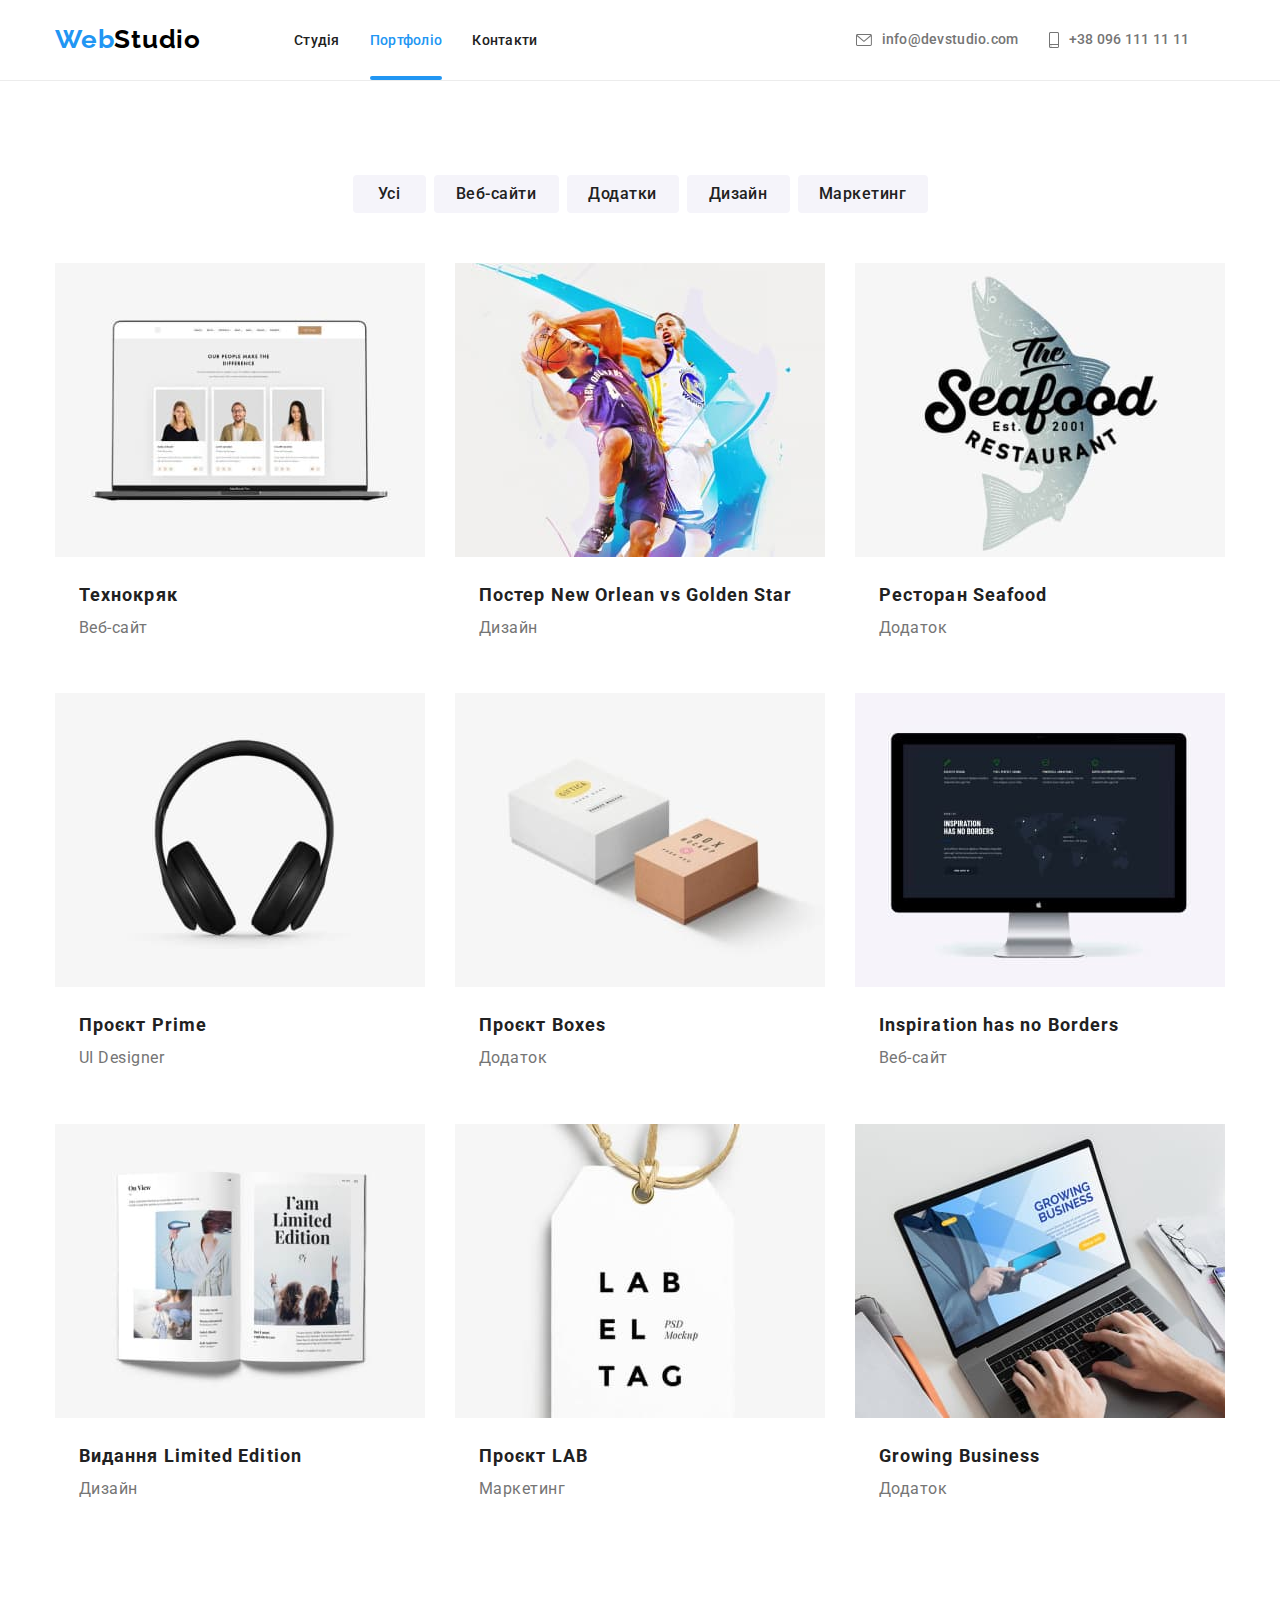
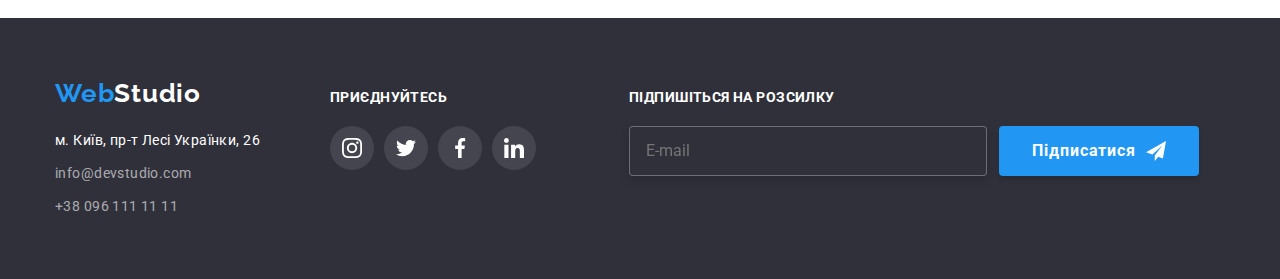
==== portfolio.html @ 0fe8ce85 "hw-7-save" ====
<!DOCTYPE html>
<html lang="uk">
  <head>
    <meta charset="UTF-8" />
    <meta http-equiv="X-UA-Compatible" content="IE=edge" />
    <meta name="viewport" content="width=device-width, initial-scale=1.0" />
    <title>Портфоліо</title>
    <link rel="preconnect" href="https://fonts.googleapis.com" />
    <link rel="preconnect" href="https://fonts.gstatic.com" crossorigin />
    <link
      href="https://fonts.googleapis.com/css2?family=Raleway:wght@700&family=Roboto:wght@400;500;700;900&display=swap"
      rel="stylesheet"
    />
    <link
      rel="stylesheet"
      href="https://cdnjs.cloudflare.com/ajax/libs/modern-normalize/1.1.0/modern-normalize.min.css"
    />
    <link rel="stylesheet" href="./css/styles.css" />
  </head>
  <body>
    <header class="header-main">
      <div class="container header-one">
        <a href="" class="logo-one">
          <span class="first-part">Web</span
          ><span class="last-part">Studio</span>
        </a>
        <nav class="header-nav">
          <ul class="nav-header">
            <li class="item-nav">
              <a
                class="nav-studio link"
                href="https://scoandrey.github.io/goit-markup-hw-06/"
                >Студія</a
              >
            </li>
            <li class="item-nav">
              <a
                class="nav-item current link"
                href="https://scoandrey.github.io/goit-markup-hw-06/portfolio.html"
                >Портфоліо</a
              >
            </li>
            <li class="item-nav">
              <a class="nav-item link" href="">Контакти</a>
            </li>
          </ul>
        </nav>
        <ul class="nav-header mail-tel">
          <li class="item-nav">
            <a
              class="mail-header link mailtel"
              href="mailto:info@devstudio.com"
            >
              <svg class="header-address" width="16" height="12">
                <use href="./images/icons.svg#icon-envelope"></use>
              </svg>
              info@devstudio.com
            </a>
          </li>
          <li class="item-nav">
            <a class="tel-header link mailtel" href="tel:+380961111111"
              ><svg class="header-address" width="10" height="16">
                <use href="./images/icons.svg#icon-smartphone"></use>
              </svg>
              +38 096 111 11 11</a
            >
          </li>
        </ul>
      </div>
    </header>
    <main class="hero">
      <section class="cap">
        <div class="container">
          <ul class="cap-btns">
            <li class="ad">
              <button class="pointer btn-portf one" type="button">Усі</button>
            </li>
            <li class="ad">
              <button class="pointer btn-portf two" type="button">
                Веб-сайти
              </button>
            </li>
            <li class="ad">
              <button class="pointer btn-portf three" type="button">
                Додатки
              </button>
            </li>
            <li class="ad four">
              <button class="pointer btn-portf four" type="button">
                Дизайн
              </button>
            </li>
            <li class="ad five">
              <button class="pointer btn-portf five" type="button">
                Маркетинг
              </button>
            </li>
          </ul>
          <ul class="services">
            <li class="content">
              <a class="portfolio-link" href="">
                <div class="portfolio-list">
                  <img
                    src="./images/kryak.jpg"
                    alt="Технокряк"
                    width="370"
                    height="294"
                  />
                  <div class="owerlay">
                    <p class="owerlay-text">
                      Ресурс пропонує комплексні пропозиції з різним рівнем
                      функціоналу та сервісів. Все це дозволить відвідувачу
                      отримати вичерпні відомості про компанію чи приватну
                      особу.
                    </p>
                  </div>
                </div>
                <div class="offer">
                  <h3 class="list-name">Технокряк</h3>
                  <p class="content-name">Веб-сайт</p>
                </div>
              </a>
            </li>
            <li class="content">
              <a class="portfolio-link" href="">
                <div class="portfolio-list">
                  <img
                    src="./images/poster.jpg"
                    alt="Постер New Orlean vs Golden Star"
                    width="370"
                    height="294"
                  />
                  <div class="owerlay">
                    <p class="owerlay-text">
                      Ресурс пропонує комплексні пропозиції з різним рівнем
                      функціоналу та сервісів. Все це дозволить відвідувачу
                      отримати вичерпні відомості про компанію чи приватну
                      особу.
                    </p>
                  </div>
                </div>
                <div class="offer">
                  <h3 class="list-name">Постер New Orlean vs Golden Star</h3>
                  <p class="content-name">Дизайн</p>
                </div>
              </a>
            </li>
            <li class="content">
              <a class="portfolio-link" href="">
                <div class="portfolio-list">
                  <img
                    src="./images/seafood.jpg"
                    alt="Ресторан Seafood"
                    width="370"
                    height="294"
                  />
                  <div class="owerlay">
                    <p class="owerlay-text">
                      Ресурс пропонує комплексні пропозиції з різним рівнем
                      функціоналу та сервісів. Все це дозволить відвідувачу
                      отримати вичерпні відомості про компанію чи приватну
                      особу.
                    </p>
                  </div>
                </div>
                <div class="offer">
                  <h3 class="list-name">Ресторан Seafood</h3>
                  <p class="content-name">Додаток</p>
                </div>
              </a>
            </li>
            <li class="content">
              <a class="portfolio-link" href="">
                <div class="portfolio-list">
                  <img
                    src="./images/prime.jpg"
                    alt="Проєкт Prime"
                    width="370"
                    height="294"
                  />
                  <div class="owerlay">
                    <p class="owerlay-text">
                      Ресурс пропонує комплексні пропозиції з різним рівнем
                      функціоналу та сервісів. Все це дозволить відвідувачу
                      отримати вичерпні відомості про компанію чи приватну
                      особу.
                    </p>
                  </div>
                </div>
                <div class="offer">
                  <h3 class="list-name">Проєкт Prime</h3>
                  <p class="content-name">UI Designer</p>
                </div>
              </a>
            </li>
            <li class="content">
              <a class="portfolio-link" href="">
                <div class="portfolio-list">
                  <img
                    src="./images/boxes.jpg"
                    alt="Проєкт Boxes"
                    width="370"
                    height="294"
                  />
                  <div class="owerlay">
                    <p class="owerlay-text">
                      Ресурс пропонує комплексні пропозиції з різним рівнем
                      функціоналу та сервісів. Все це дозволить відвідувачу
                      отримати вичерпні відомості про компанію чи приватну
                      особу.
                    </p>
                  </div>
                </div>
                <div class="offer">
                  <h3 class="list-name">Проєкт Boxes</h3>
                  <p class="content-name">Додаток</p>
                </div>
              </a>
            </li>
            <li class="content">
              <a class="portfolio-link" href="">
                <div class="portfolio-list">
                  <img
                    src="./images/insp.jpg"
                    alt="Inspiration has no Borders"
                    width="370"
                    height="294"
                  />
                  <div class="owerlay">
                    <p class="owerlay-text">
                      Ресурс пропонує комплексні пропозиції з різним рівнем
                      функціоналу та сервісів. Все це дозволить відвідувачу
                      отримати вичерпні відомості про компанію чи приватну
                      особу.
                    </p>
                  </div>
                </div>
                <div class="offer">
                  <h3 class="list-name">Inspiration has no Borders</h3>
                  <p class="content-name">Веб-сайт</p>
                </div>
              </a>
            </li>
            <li class="content">
              <a class="portfolio-link" href="">
                <div class="portfolio-list">
                  <img
                    src="./images/limited.jpg"
                    alt="Видання Limited Edition"
                    width="370"
                    height="294"
                  />
                  <div class="owerlay">
                    <p class="owerlay-text">
                      Ресурс пропонує комплексні пропозиції з різним рівнем
                      функціоналу та сервісів. Все це дозволить відвідувачу
                      отримати вичерпні відомості про компанію чи приватну
                      особу.
                    </p>
                  </div>
                </div>
                <div class="offer">
                  <h3 class="list-name">Видання Limited Edition</h3>
                  <p class="content-name">Дизайн</p>
                </div>
              </a>
            </li>
            <li class="content">
              <a class="portfolio-link" href="">
                <div class="portfolio-list">
                  <img
                    src="./images/lab.jpg"
                    alt="Проєкт LAB"
                    width="370"
                    height="294"
                  />
                  <div class="owerlay">
                    <p class="owerlay-text">
                      Ресурс пропонує комплексні пропозиції з різним рівнем
                      функціоналу та сервісів. Все це дозволить відвідувачу
                      отримати вичерпні відомості про компанію чи приватну
                      особу.
                    </p>
                  </div>
                </div>
                <div class="offer">
                  <h3 class="list-name">Проєкт LAB</h3>
                  <p class="content-name">Маркетинг</p>
                </div>
              </a>
            </li>
            <li class="content">
              <a class="portfolio-link" href="">
                <div class="portfolio-list">
                  <img
                    src="./images/groving.jpg"
                    alt="Growing Business"
                    width="370"
                    height="294"
                  />
                  <div class="owerlay">
                    <p class="owerlay-text">
                      Ресурс пропонує комплексні пропозиції з різним рівнем
                      функціоналу та сервісів. Все це дозволить відвідувачу
                      отримати вичерпні відомості про компанію чи приватну
                      особу.
                    </p>
                  </div>
                </div>
                <div class="offer">
                  <h3 class="list-name">Growing Business</h3>
                  <p class="content-name">Додаток</p>
                </div>
              </a>
            </li>
          </ul>
        </div>
      </section>
    </main>
    <footer class="footer">
      <div class="container footer-item">
        <div class="footer-address-link">
          <a href="" class="logo-two foot">
            <span class="first-part-footer">Web</span
            ><span class="last-part-footer">Studio</span>
          </a>
          <address>
            <ul class="address-footer">
              <li class="footer-address">
                <a
                  class="address link"
                  href="https://maps.google.com"
                  target="_blank"
                  rel="noopener noreferrer nofollow"
                  >м. Київ, пр-т Лесі Українки, 26</a
                >
              </li>
              <li class="footer-address">
                <a class="contact-footer link" href="mailto:info@devstudio.com"
                  >info@devstudio.com</a
                >
              </li>
              <li class="footer-address">
                <a class="contact-footer link" href="tel:+380961111111"
                  >+38 096 111 11 11</a
                >
              </li>
            </ul>
          </address>
        </div>
        <div class="connection">
          <p class="connect">ПРИЄДНУЙТЕСЬ</p>
          <ul class="icons-social footer-link">
            <li class="icon-social-footer">
              <a
                class="social-link-footer"
                href="https://instagram.com"
                target="_blank"
                rel="nofollow noopener noreferrer"
                aria-label="instagram icon"
                ><svg class="icon-instagram" width="20" height="20">
                  <use href="./images/icons.svg#icon-instagram"></use>
                </svg>
              </a>
            </li>
            <li class="icon-social-footer">
              <a
                class="social-link-footer"
                href="https://instagram.com"
                target="_blank"
                rel="nofollow noopener noreferrer"
                aria-label="instagram icon"
                ><svg class="icon-twitter" width="20" height="20">
                  <use href="./images/icons.svg#icon-twitter"></use>
                </svg>
              </a>
            </li>
            <li class="icon-social-footer">
              <a
                class="social-link-footer"
                href="https://instagram.com"
                target="_blank"
                rel="nofollow noopener noreferrer"
                aria-label="instagram icon"
                ><svg class="icon-facebook" width="20" height="20">
                  <use href="./images/icons.svg#icon-facebook"></use>
                </svg>
              </a>
            </li>
            <li class="icon-social-footer">
              <a
                class="social-link-footer"
                href="https://instagram.com"
                target="_blank"
                rel="nofollow noopener noreferrer"
                aria-label="instagram icon"
                ><svg class="icon-linkedin" width="20" height="20">
                  <use href="./images/icons.svg#icon-linkedin"></use>
                </svg>
              </a>
            </li>
          </ul>
        </div>
        <div class="signup-footer">
          <p class="connect">Підпишіться на розсилку</p>
          <form class="form-footer">
            <label class="form-label">
              <input
                class="form-input-footer"
                type="email"
                name="email"
                id="email-footer"
                placeholder="E-mail"
              />
            </label>
            <button class="btn-singup" type="submit">
              Підписатися
              <svg class="icon-send" width="20" height="20">
                <use href="./images/icons.svg#icon-send"></use>
              </svg>
            </button>
          </form>
        </div>
      </div>
    </footer>
  </body>
</html>
---- css/styles.css ----
:root {
  --primari-text-color: #212121;
  --secondary-text-color: #757575;
  --background-color: #ffffff;
}
h1,
h2,
h3,
h4,
h4,
h5,
p,
ul {
  margin: 0;
}
body {
  font-family: "Roboto", sans-serif;
  color: var(--primari-text-color);
  background-color: var(--background-color);
}
li {
  list-style-type: none;
}
a {
  text-decoration: none;
}
img {
  display: block;
}

/*header*/

.container {
  width: 1200px;
  margin-left: auto;
  margin-right: auto;
  padding-left: 15px;
  padding-right: 15px;
}
.header-main {
  margin-left: auto;
  margin-right: auto;
  border-bottom: 1px solid #ececec;
}
.header-one {
  display: flex;
  align-items: center;
}
.logo-one {
  font-family: "Raleway";
  font-weight: 700;
  font-size: 26px;
  line-height: 1.2;
  letter-spacing: 0.03em;
  margin-right: 93px;
  color: #2196f3;
}
.nav-item {
  font-weight: 500;
  font-size: 14px;
  line-height: 1.1;
  letter-spacing: 0.02em;
  color: var(--primari-text-color);
  transition-property: color;
  transition-duration: 250ms;
  transition-timing-function: cubic-bezier(0.4, 0, 0.2, 1);
}
.last-part {
  color: #000000;
}
.last-part-footer {
  color: #ffffff;
}
.nav-header {
  display: flex;
  padding: 0;
}
.mail-tel {
  margin-left: 318px;
}
.nav-header .mail {
  margin-left: 344px;
}
.nav-header .item-nav:not(:last-child) {
  margin-right: 30px;
}
/* .nav-header .link {
} */
.nav-studio {
  position: relative;
  padding-bottom: 32px;
  padding-top: 32px;
  font-weight: 500;
  font-size: 14px;
  line-height: 1.1;
  letter-spacing: 0.02em;
  color: var(--primari-text-color);
  transition-property: color;
  transition-duration: 250ms;
  transition-timing-function: cubic-bezier(0.4, 0, 0.2, 1);
}
.nav-studio.current {
  color: #2196f3;
}
.nav-studio.current::after {
  content: "";
  display: block;
  position: absolute;
  bottom: 0;
  left: 0;
  width: 100%;
  height: 4px;
  background: #2196f3;
  border-radius: 2px;
}
.nav-item {
  position: relative;
  padding-bottom: 32px;
  padding-top: 32px;
  font-weight: 500;
  font-size: 14px;
  line-height: 1.1;
  letter-spacing: 0.02em;
  color: var(--primari-text-color);
}
.nav-item.current {
  color: #2196f3;
}
.nav-item.current::after {
  content: "";
  display: block;
  position: absolute;
  bottom: 0;
  left: 0;
  width: 100%;
  height: 4px;
  background: #2196f3;
  border-radius: 2px;
}
.mail-header {
  font-weight: 500;
  font-size: 14px;
  line-height: 1.1;
  letter-spacing: 0.02em;
  color: var(--secondary-text-color);
}
.mailtel {
  display: flex;
  align-items: center;
  padding-bottom: 32px;
  padding-top: 32px;
  transition-property: color;
  transition-duration: 250ms;
  transition-timing-function: cubic-bezier(0.4, 0, 0.2, 1);
}
.tel-header {
  font-weight: 500;
  font-size: 14px;
  line-height: 1.1;
  letter-spacing: 0.02em;
  color: var(--secondary-text-color);
}
.link:hover,
.link:focus {
  --accent: #2196f3;
  color: var(--accent);
}
.header-address {
  margin-right: 10px;
  fill: currentColor;
}

/*section-main*/

.section-main {
  max-width: 1600px;
  margin-left: auto;
  margin-right: auto;
  padding-top: 200px;
  padding-bottom: 200px;
  background-color: #c4c4c4;
  background-image: linear-gradient(
      rgba(47, 48, 58, 0.4),
      rgba(47, 48, 58, 0.4)
    ),
    url(../images/bgmain.jpg);
}
.section-main .about-name {
  width: 696px;
  margin-left: auto;
  margin-right: auto;
  margin-bottom: 30px;
  font-weight: 900;
  font-size: 44px;
  line-height: 1.4;
  letter-spacing: 0.06em;
  text-transform: uppercase;
  text-align: center;
  color: #ffffff;
}
.section-main .pointer {
  display: block;
  margin-left: auto;
  margin-right: auto;
  padding: 0;
  border: 0;
  width: 216px;
  height: 50px;
  border-radius: 4px;
}
.btn {
  font-family: "Roboto", sans-serif;
  cursor: pointer;
  font-weight: 700;
  font-size: 16px;
  line-height: 1.9;
  letter-spacing: 0.06em;
  color: #ffffff;
  background: #2196f3;
  transition-property: background-color;
  transition-duration: 250ms;
  transition-timing-function: cubic-bezier(0.4, 0, 0.2, 1);
}
.btn:hover,
.btn:focus {
  --background-color-btn: #188ce8;
  background-color: var(--background-color-btn);
  color: #ffffff;
}

/* Modal window*/

.backdrop {
  position: fixed;
  top: 0;
  left: 0;
  z-index: 10;

  width: 100%;
  height: 100%;

  background: rgba(0, 0, 0, 0.2);

  opacity: 1;
  visibility: visible;
  pointer-events: initial;

  transition: opacity 500ms linear, visibility 500ms linear;
}
.backdrop.is-hidden {
  visibility: hidden;
  opacity: 0;
  pointer-events: none;
}
.modal {
  position: absolute;
  top: 50%;
  left: 50%;

  width: 528px;
  height: 581px;

  background: #ffffff;
  box-shadow: 0px 1px 3px rgba(0, 0, 0, 0.12), 0px 1px 1px rgba(0, 0, 0, 0.14),
    0px 2px 1px rgba(0, 0, 0, 0.2);
  border-radius: 4px;
  transform: translate(-50%, -50%);
}

.close-btn {
  position: absolute;
  top: 8px;
  right: 8px;
  display: flex;
  justify-content: center;
  align-items: center;
  width: 30px;
  height: 30px;
  padding: 0;
  cursor: pointer;
  background: #ffffff;
  border: 1px solid rgba(0, 0, 0, 0.1);
  border-radius: 50%;
}
.close-btn-icon {
  transition-property: fill;
  transition-duration: 250ms;
  transition-timing-function: cubic-bezier(0.4, 0, 0.2, 1);
}
.close-btn:hover,
.close-btn:focus {
  fill: #2196f3;
}
.form-name-modal {
  padding: 40px 40px 12px 40px;
  font-weight: 700;
  font-size: 20px;
  line-height: 1.15;
  text-align: center;
  letter-spacing: 0.03em;
  color: #212121;
}
.form-field {
  position: relative;
  display: flex;
  flex-direction: column;
  margin-bottom: 10px;
  margin-left: 40px;
  margin-right: 40px;
}
.form-name {
  display: block;
  font-weight: 400;
  font-size: 12px;
  line-height: 1.16;
  letter-spacing: 0.01em;
  color: #757575;
}
.form-comment {
  display: flex;
  flex-direction: column;
  margin-left: 40px;
  margin-right: 40px;
}
.form-label-textarea {
  margin-top: 4px;
  margin-bottom: 20px;
  resize: none;
  outline: none;
  padding: 12px 16px;
  height: 120px;
  border: 1px solid rgba(33, 33, 33, 0.2);
  border-radius: 4px;
}
.form-label-textarea:hover,
.form-label-textarea:focus {
  cursor: pointer;
  border: 1px solid #2196f3;
}
.form-imput {
  margin-top: 4px;
  padding-left: 42px;
  width: 100%;
  height: 40px;
  outline: none;
  border: 1px solid rgba(33, 33, 33, 0.2);
  border-radius: 4px;
  fill: #212121;
  transition-property: border, fill;
  transition-duration: 250ms;
  transition-timing-function: cubic-bezier(0.4, 0, 0.2, 1);
}
.form-imput:hover,
.form-imput:focus {
  cursor: pointer;
  border: 1px solid #2196f3;
  fill: #2196f3;
}
.form-imput:hover + .icon-person-black,
.form-imput:focus + .icon-person-black {
  fill: #2196f3;
}
.form-accept {
  display: flex;
  justify-content: center;
  margin-bottom: 30px;
}
.form-label-accept {
  font-weight: 400;
  font-size: 14px;
  line-height: 1.7;
  letter-spacing: 0.03em;
  color: #757575;
}
.btn-singup-modal {
  display: block;
  margin-left: auto;
  margin-right: auto;
  margin-bottom: 40px;
  width: 200px;
  height: 50px;
  cursor: pointer;
  font-weight: 700;
  font-size: 16px;
  line-height: 1.87;
  letter-spacing: 0.06em;
  color: #ffffff;
  background: #2196f3;
  box-shadow: 0px 4px 4px rgba(0, 0, 0, 0.15);
  border-radius: 4px;
  padding: 0;
  border: 0;
}
.form-checkbox {
  appearance: none;
  outline: none;
  width: 16px;
  height: 15px;
  border: 2px solid #212121;
  border-radius: 2px;
  background-image: url("data:image/svg+xml,%3Csvg xmlns='http://www.w3.org/2000/svg' width='13' height='10' fill='none'%3E%3Cpath fill='%23fff' stroke='%23fff' stroke-width='.2' d='m1.957 4.752-.069-.066-.069.065-.888.842-.076.072.076.073 3.496 3.334.069.066.069-.066 7.504-7.158.076-.073-.076-.072-.882-.841-.069-.066-.069.066-6.553 6.246-2.539-2.422Z'/%3E%3C/svg%3E");
  background-repeat: no-repeat;
  background-position: center;
}
.form-checkbox:checked {
  background-color: #2196f3;
  border-color: transparent;
}
.accept-contract {
  margin-left: 7px;
  font-weight: 400;
  font-size: 14px;
  line-height: 1.17;
  letter-spacing: 0.03em;
  color: #757575;
}
.contract {
  text-decoration-line: underline;
  color: #2196f3;
}
.icon-person-black {
  position: absolute;
  top: 50%;
  left: 12px;
}
.form-label-accept {
  display: flex;
  text-align: center;
}
.form-footer {
  display: flex;
}
.form-label {
  display: block;
}
/*section-middle*/

.img {
  display: block;
}
.section-middle {
  padding-top: 94px;
  padding-bottom: 94px;
}
.skills {
  display: flex;
  padding: 0;
}
.skill-box-one,
.skill-box-four {
  display: flex;
  flex-direction: column;
}
.skill-box-two,
.skill-box-three {
  display: flex;
  flex-direction: column;
  width: 270px;
  height: 74px;
}
.skill-box-one,
.skill-box-two,
.skill-box-three {
  margin-right: 30px;
}
.skill-box-four {
  padding: 0;
}
.skill-name {
  display: block;
  width: 270px;
  margin-bottom: 10px;
  font-weight: 700;
  font-size: 14px;
  line-height: 1.1;
  letter-spacing: 0.03em;
  text-transform: uppercase;
}
.team-skills {
  display: block;
  width: 270px;
  font-weight: 400;
  font-size: 14px;
  line-height: 1.7;
  letter-spacing: 0.03em;
  color: var(--secondary-text-color);
}
.maiddle-icons-ul {
  display: flex;
  padding: 0;
}
.maiddle-icons-li {
  justify-content: center;
  width: 270px;
  height: 120px;
}
.maiddle-icons-li:not(:last-child) {
  margin-right: 30px;
}
.icons-middle {
  display: flex;
  justify-content: center;
  align-items: center;
  width: 270px;
  min-height: 120px;
  background: #f5f4fa;
  border-radius: 4px;
  margin-bottom: 30px;
}

/* section pictures */

.pictures {
  padding-bottom: 94px;
}
.picture-name-one {
  font-weight: 700;
  font-size: 36px;
  line-height: 1.2;
  letter-spacing: 0.03em;
  margin-bottom: 50px;
  margin-left: auto;
  margin-right: auto;
  text-align: center;
}
.picture-name-list {
  display: flex;
  justify-content: center;
  padding: 0;
}
.picture-name-list .img-device:not(:last-child) {
  padding-right: 30px;
}
.desctop-item {
  position: relative;
}
.desctop {
  position: absolute;
  bottom: 0;
  left: 0;
  background: rgba(47, 48, 58, 0.8);
}
.desctop-name {
  width: 370px;
  height: 70px;
  padding-top: 27px;
  font-weight: 700;
  font-size: 14px;
  line-height: 1.14;
  text-align: center;
  letter-spacing: 0.03em;
  text-transform: uppercase;
  color: #ffffff;
}
.mobil-item {
  position: relative;
}
.mobil {
  position: absolute;
  bottom: 0;
  left: 0;
  width: 370px;
  height: 70px;

  background: rgba(47, 48, 58, 0.8);
}
.mobil-name {
  padding-top: 27px;
  font-weight: 700;
  font-size: 14px;
  line-height: 1.14;
  text-align: center;
  letter-spacing: 0.03em;
  text-transform: uppercase;
  color: #ffffff;
}
.disign-item {
  position: relative;
}
.disign {
  position: absolute;
  bottom: 0;
  left: 0;
  width: 370px;
  height: 70px;
  background: rgba(47, 48, 58, 0.8);
}
.disign-name {
  padding: 27px;
  font-weight: 700;
  font-size: 14px;
  line-height: 1.14;
  text-align: center;
  letter-spacing: 0.03em;
  text-transform: uppercase;
  color: #ffffff;
}

/*section-team*/

.section-team {
  margin-left: auto;
  margin-right: auto;
  padding-top: 94px;
  padding-bottom: 94px;
  background: #f5f4fa;
}
.picture-name-two {
  font-weight: 700;
  font-size: 36px;
  line-height: 1.2;
  letter-spacing: 0.03em;
  margin-bottom: 50px;
  margin-left: auto;
  margin-right: auto;
  text-align: center;
}
.team-name {
  margin-bottom: 10px;
  font-weight: 500;
  font-size: 16px;
  line-height: 1.2;
  letter-spacing: 0.03em;
  color: var(--primari-text-color);
}
.prof {
  font-weight: 400;
  font-size: 16px;
  line-height: 1.2;
  letter-spacing: 0.03em;
  color: var(--secondary-text-color);
}
.team-photo {
  display: flex;
  padding-left: 0;
}
.team-picture {
  background: #ffffff;
  box-shadow: 0px 1px 3px rgba(0, 0, 0, 0.12), 0px 1px 1px rgba(0, 0, 0, 0.14),
    0px 2px 1px rgba(0, 0, 0, 0.2);
  border-radius: 0px 0px 4px 4px;
}
.team-picture:not(:last-child) {
  margin-right: 30px;
}
.name {
  text-align: center;
  padding-top: 30px;
}
.name-prof {
  text-align: center;
  margin-bottom: 30px;
}
.team {
  background: #ffffff;
}
.icons-social {
  display: flex;
  justify-content: center;
  padding: 0;
  margin-top: 16px;
  margin-bottom: 30px;
}
.social-link {
  display: flex;
  justify-content: center;
  align-items: center;
  width: 44px;
  height: 44px;
  border-radius: 50%;
  background: #ffffff;
  fill: #afb1b8;
  transition-property: background-color, fill;
  transition-duration: 250ms;
  transition-timing-function: cubic-bezier(0.4, 0, 0.2, 1);
}
.icon-social:not(:last-child) {
  margin-right: 10px;
}
.social-link:hover,
.social-link:focus {
  background-color: #2196f3;
  fill: #ffffff;
}

/* constant-client */

.section-constant-client {
  padding-top: 94px;
  padding-bottom: 94px;
}
.companys-item {
  display: flex;
  padding: 0;
}
/* .companys {
} */
.companys-link {
  display: flex;
  justify-content: center;
  align-items: center;
  width: 170px;
  height: 92px;
  background: #ffffff;
  fill: #afb1b8;
  border: 1px solid #afb1b8;
  border-radius: 4px;
  transition-property: background-color, fill;
  transition-duration: 250ms;
  transition-timing-function: cubic-bezier(0.4, 0, 0.2, 1);
}
.companys:not(:last-child) {
  margin-right: 30px;
}
.companys-link:hover,
.companys-link:focus {
  fill: #2196f3;
  border: 1px solid #2196f3;
}

/*footer*/

.footer {
  margin-left: auto;
  margin-right: auto;
  padding-top: 60px;
  padding-bottom: 60px;
  background-color: #2f303a;
}
.footer-item {
  display: flex;
  align-items: baseline;
}
.logo-two {
  display: block;
  margin-bottom: 20px;
  font-family: "Raleway";
  font-weight: 700;
  font-size: 26px;
  line-height: 1.2;
  letter-spacing: 0.03em;
  color: #2196f3;
}
.address-footer {
  padding: 0;
}
.footer-address:not(:last-child) {
  margin-bottom: 9px;
}
.address {
  font-weight: 400;
  font-size: 14px;
  font-style: normal;
  line-height: 1.7;
  letter-spacing: 0.03em;
  color: #ffffff;
  transition-property: color;
  transition-duration: 250ms;
  transition-timing-function: cubic-bezier(0.4, 0, 0.2, 1);
}
.contact-footer {
  font-weight: 400;
  font-size: 14px;
  font-style: normal;
  line-height: 1.7;
  letter-spacing: 0.03em;
  color: rgba(255, 255, 255, 0.6);
  transition-property: color;
  transition-duration: 250ms;
  transition-timing-function: cubic-bezier(0.4, 0, 0.2, 1);
}
.connection {
  margin-left: 70px;
}
.connect {
  margin-bottom: 20px;
  font-weight: 700;
  font-size: 14px;
  line-height: 1.1;
  letter-spacing: 0.03em;
  color: #ffffff;
  text-transform: uppercase;
}
.footer-link {
  padding: 0;
}
.social-link-footer {
  display: flex;
  justify-content: center;
  align-items: center;
  width: 44px;
  height: 44px;
  border-radius: 50%;
  background: rgba(255, 255, 255, 0.1);
  fill: #ffffff;
  transition-property: background-color, fill;
  transition-duration: 250ms;
  transition-timing-function: cubic-bezier(0.4, 0, 0.2, 1);
}
.icon-social-footer:not(:last-child) {
  margin-right: 10px;
}
.social-link-footer:hover,
.social-link-footer:focus {
  background-color: #2196f3;
  fill: #ffffff;
}
.form-input-footer {
  padding-left: 16px;
  width: 358px;
  height: 50px;
  background: #2f303a;
  border: 1px solid rgba(255, 255, 255, 0.3);
  filter: drop-shadow(0px 4px 4px rgba(0, 0, 0, 0.15));
  border-radius: 4px;
}
.signup-footer {
  margin-left: 93px;
}
.btn-singup {
  display: inline-flex;
  align-items: center;
  cursor: pointer;
  justify-content: center;
  margin-left: 12px;
  width: 200px;
  height: 50px;
  color: #ffffff;
  background: #2196f3;
  box-shadow: 0px 4px 4px rgba(0, 0, 0, 0.15);
  border-radius: 4px;
  padding: 0;
  border: 0;
  font-weight: 700;
  font-size: 16px;
  line-height: 1.87;
  letter-spacing: 0.06em;
}
.icon-send {
  margin-left: 10px;
}

/*hero*/

.cap {
  padding-top: 94px;
  padding-bottom: 94px;
}
.cap-btns {
  display: flex;
  justify-content: center;
  padding: 0;
  margin-bottom: 50px;
}

.cap .cap-btns .ad:not(:last-child) {
  margin-right: 8px;
}
.cap .cap-btns .ad .one {
  width: 73px;
  height: 38px;
}
.cap .cap-btns .ad .two {
  width: 125px;
  height: 38px;
}
.cap .cap-btns .ad .three {
  width: 112px;
  height: 38px;
}
.cap .cap-btns .ad .four {
  width: 103px;
  height: 38px;
}
.cap .cap-btns .ad .five {
  width: 130px;
  height: 38px;
}
.btn-portf {
  font-family: "Roboto", sans-serif;
  cursor: pointer;
  font-weight: 500;
  font-size: 16px;
  line-height: 1.6;
  letter-spacing: 0.03em;
  color: #212121;
  background: #f5f4fa;
  border: 0;
  padding: 0;
  border-radius: 4px;
  transition-property: color, background-color;
  transition-duration: 250ms;
  transition-timing-function: cubic-bezier(0.4, 0, 0.2, 1);
}
.btn-portf:hover,
.btn-portf:focus {
  --background-color-btn: #188ce8;
  background-color: var(--background-color-btn);
  color: #ffffff;
}

/*services*/

.services {
  display: flex;
  flex-wrap: wrap;
  padding: 0;
}
.services .content {
  margin-right: 30px;
}
.services .content:nth-child(3n) {
  margin-right: 0;
}
.services .content:nth-child(3n + 1) {
  margin-left: 0;
}

.services .content:nth-last-child(-n + 6) {
  margin-top: 30px;
}
.content {
  width: 370px;
  font-weight: 700;
  font-size: 18px;
  line-height: 2;
  letter-spacing: 0.06em;
}
.portfolio-link {
  background: #ffffff;
}
.portfolio-list {
  display: flex;
  position: relative;
  overflow: hidden;
}
.owerlay {
  position: absolute;
  width: 100%;
  height: 100%;
  background: rgba(33, 150, 243, 0.9);
  transform: translateY(100%);
  transition: transform 250ms cubic-bezier(0.4, 0, 0.2, 1);
}
.owerlay-text {
  padding: 63px 24px;
  font-size: 18px;
  line-height: 1.5;
  letter-spacing: 0.03em;
  color: #ffffff;
}
.portfolio-link:hover .owerlay,
.portfolio-link:focus .owerlay {
  opacity: 0.9;
  transform: translateY(0);
  transition: transform 250ms cubic-bezier(0.4, 0, 0.2, 1);
}
.offer {
  padding: 20px 24px 20px 24px;
  font-weight: 700;
  font-size: 18px;
  line-height: 2;
  letter-spacing: 0.06em;
  color: #212121;
  box-shadow: none;
  transition-property: box-shadow;
  transition-duration: 250ms;
  transition-timing-function: cubic-bezier(0.4, 0, 0.2, 1);
}
.portfolio-link:hover .offer,
.portfolio-link:focus .offer {
  box-shadow: 0px 1px 1px rgba(0, 0, 0, 0.12), 0px 4px 4px rgba(0, 0, 0, 0.06),
    1px 4px 6px rgba(0, 0, 0, 0.16);
}

.offer-name {
  display: block;
  width: 322px;
  padding: 0 24px 20px 24px;
}
.list-name {
  width: 322px;
  font-weight: 700;
  font-size: 18px;
  line-height: 2;
  letter-spacing: 0.06em;
  color: var(--primari-text-color);
}
.content-name {
  width: 322px;
  font-weight: 400;
  font-size: 16px;
  line-height: 1.9;
  letter-spacing: 0.03em;
  color: var(--secondary-text-color);
}
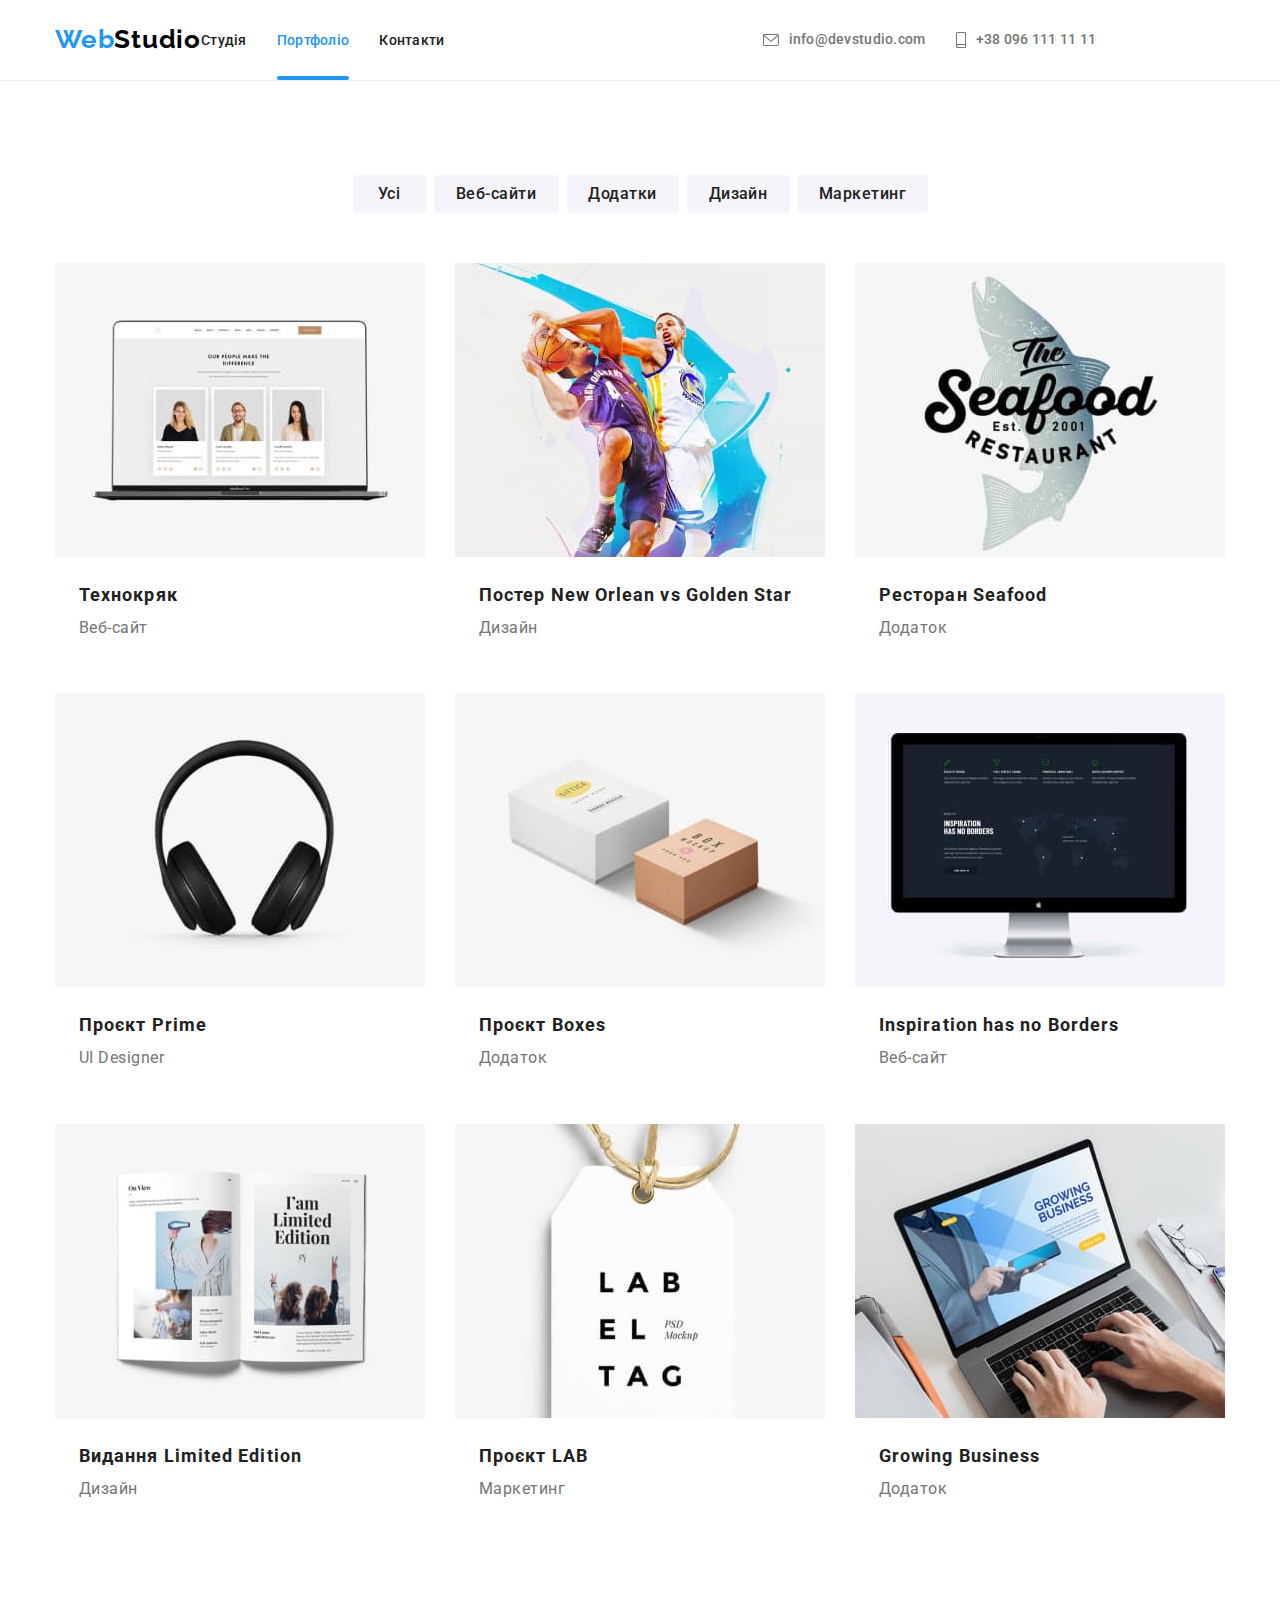
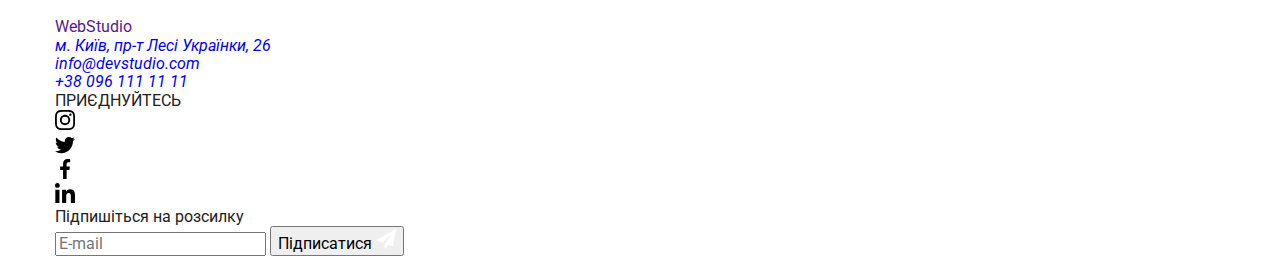
==== commit 0841f9d9: "hw-7-save" ====
--- a/portfolio.html
+++ b/portfolio.html
@@ -18,48 +18,45 @@
     <link rel="stylesheet" href="./css/styles.css" />
   </head>
   <body>
-    <header class="header-main">
-      <div class="container header-one">
-        <a href="" class="logo-one">
-          <span class="first-part">Web</span
-          ><span class="last-part">Studio</span>
+    <header class="header">
+      <div class="header__container container">
+        <a href="" class="logo logo__header">
+          <span class="logo__first-part">Web</span
+          ><span class="logo__last-part--dark">Studio</span>
         </a>
-        <nav class="header-nav">
-          <ul class="nav-header">
-            <li class="item-nav">
-              <a
-                class="nav-studio link"
+        <nav class="nav">
+          <ul class="nav__list">
+            <li class="nav__item">
+              <a
+                class="nav__link link"
                 href="https://scoandrey.github.io/goit-markup-hw-06/"
                 >Студія</a
               >
             </li>
-            <li class="item-nav">
-              <a
-                class="nav-item current link"
+            <li class="nav__item">
+              <a
+                class="nav__link nav__link--portfolio-blue link"
                 href="https://scoandrey.github.io/goit-markup-hw-06/portfolio.html"
                 >Портфоліо</a
               >
             </li>
-            <li class="item-nav">
-              <a class="nav-item link" href="">Контакти</a>
+            <li class="nav__item">
+              <a class="nav__link link" href="">Контакти</a>
             </li>
           </ul>
         </nav>
-        <ul class="nav-header mail-tel">
-          <li class="item-nav">
-            <a
-              class="mail-header link mailtel"
-              href="mailto:info@devstudio.com"
-            >
-              <svg class="header-address" width="16" height="12">
+        <ul class="nav__list nav__list--margl-mail">
+          <li class="nav__item">
+            <a class="nav__mailtel link" href="mailto:info@devstudio.com">
+              <svg class="nav__address" width="16" height="12">
                 <use href="./images/icons.svg#icon-envelope"></use>
               </svg>
               info@devstudio.com
             </a>
           </li>
-          <li class="item-nav">
-            <a class="tel-header link mailtel" href="tel:+380961111111"
-              ><svg class="header-address" width="10" height="16">
+          <li class="nav__item">
+            <a class="nav__mailtel link" href="tel:+380961111111"
+              ><svg class="nav__address" width="10" height="16">
                 <use href="./images/icons.svg#icon-smartphone"></use>
               </svg>
               +38 096 111 11 11</a
--- a/css/styles.css
+++ b/css/styles.css
@@ -12,6 +12,7 @@
 p,
 ul {
   margin: 0;
+  padding: 0;
 }
 body {
   font-family: "Roboto", sans-serif;
@@ -37,25 +38,53 @@
   padding-left: 15px;
   padding-right: 15px;
 }
-.header-main {
+.header {
   margin-left: auto;
   margin-right: auto;
   border-bottom: 1px solid #ececec;
 }
-.header-one {
+.header__container {
   display: flex;
   align-items: center;
 }
-.logo-one {
+
+/* logo */
+
+.logo {
   font-family: "Raleway";
   font-weight: 700;
   font-size: 26px;
   line-height: 1.2;
   letter-spacing: 0.03em;
+  color: #2196f3;
+}
+.logo--header {
   margin-right: 93px;
-  color: #2196f3;
-}
-.nav-item {
+}
+.logo--footer {
+  display: block;
+  margin-bottom: 20px;
+}
+.logo__last-part--dark {
+  color: #000000;
+}
+.logo__last-part--light {
+  color: #ffffff;
+}
+
+/* nav */
+
+.nav__list {
+  display: flex;
+  padding: 0;
+}
+.nav__item:not(:last-child) {
+  margin-right: 30px;
+}
+.nav__link {
+  position: relative;
+  padding-bottom: 32px;
+  padding-top: 32px;
   font-weight: 500;
   font-size: 14px;
   line-height: 1.1;
@@ -65,44 +94,10 @@
   transition-duration: 250ms;
   transition-timing-function: cubic-bezier(0.4, 0, 0.2, 1);
 }
-.last-part {
-  color: #000000;
-}
-.last-part-footer {
-  color: #ffffff;
-}
-.nav-header {
-  display: flex;
-  padding: 0;
-}
-.mail-tel {
-  margin-left: 318px;
-}
-.nav-header .mail {
-  margin-left: 344px;
-}
-.nav-header .item-nav:not(:last-child) {
-  margin-right: 30px;
-}
-/* .nav-header .link {
-} */
-.nav-studio {
-  position: relative;
-  padding-bottom: 32px;
-  padding-top: 32px;
-  font-weight: 500;
-  font-size: 14px;
-  line-height: 1.1;
-  letter-spacing: 0.02em;
-  color: var(--primari-text-color);
-  transition-property: color;
-  transition-duration: 250ms;
-  transition-timing-function: cubic-bezier(0.4, 0, 0.2, 1);
-}
-.nav-studio.current {
+.nav__link--studio-blue {
   color: #2196f3;
 }
-.nav-studio.current::after {
+.nav__link--studio-blue::after {
   content: "";
   display: block;
   position: absolute;
@@ -113,20 +108,10 @@
   background: #2196f3;
   border-radius: 2px;
 }
-.nav-item {
-  position: relative;
-  padding-bottom: 32px;
-  padding-top: 32px;
-  font-weight: 500;
-  font-size: 14px;
-  line-height: 1.1;
-  letter-spacing: 0.02em;
-  color: var(--primari-text-color);
-}
-.nav-item.current {
+.nav__link--portfolio-blue {
   color: #2196f3;
 }
-.nav-item.current::after {
+.nav__link--portfolio-blue::after {
   content: "";
   display: block;
   position: absolute;
@@ -137,37 +122,38 @@
   background: #2196f3;
   border-radius: 2px;
 }
-.mail-header {
+.nav__list--margl-mail {
+  margin-left: 318px;
+}
+.nav__mailtel {
+  display: flex;
+  align-items: center;
+  padding-bottom: 32px;
+  padding-top: 32px;
   font-weight: 500;
   font-size: 14px;
   line-height: 1.1;
   letter-spacing: 0.02em;
   color: var(--secondary-text-color);
-}
-.mailtel {
-  display: flex;
-  align-items: center;
-  padding-bottom: 32px;
-  padding-top: 32px;
   transition-property: color;
   transition-duration: 250ms;
   transition-timing-function: cubic-bezier(0.4, 0, 0.2, 1);
 }
-.tel-header {
+.nav__tel {
   font-weight: 500;
   font-size: 14px;
   line-height: 1.1;
   letter-spacing: 0.02em;
   color: var(--secondary-text-color);
+}
+.nav__address {
+  margin-right: 10px;
+  fill: currentColor;
 }
 .link:hover,
 .link:focus {
   --accent: #2196f3;
   color: var(--accent);
-}
-.header-address {
-  margin-right: 10px;
-  fill: currentColor;
 }
 
 /*section-main*/
@@ -228,23 +214,19 @@
   color: #ffffff;
 }
 
-/* Modal window*/
+/* modal window*/
 
 .backdrop {
   position: fixed;
   top: 0;
   left: 0;
   z-index: 10;
-
   width: 100%;
   height: 100%;
-
   background: rgba(0, 0, 0, 0.2);
-
   opacity: 1;
   visibility: visible;
   pointer-events: initial;
-
   transition: opacity 500ms linear, visibility 500ms linear;
 }
 .backdrop.is-hidden {
@@ -256,17 +238,14 @@
   position: absolute;
   top: 50%;
   left: 50%;
-
   width: 528px;
   height: 581px;
-
   background: #ffffff;
   box-shadow: 0px 1px 3px rgba(0, 0, 0, 0.12), 0px 1px 1px rgba(0, 0, 0, 0.14),
     0px 2px 1px rgba(0, 0, 0, 0.2);
   border-radius: 4px;
   transform: translate(-50%, -50%);
 }
-
 .close-btn {
   position: absolute;
   top: 8px;
@@ -427,46 +406,43 @@
   display: flex;
   text-align: center;
 }
-.form-footer {
-  display: flex;
-}
-.form-label {
-  display: block;
-}
+
 /*section-middle*/
 
-.img {
-  display: block;
-}
-.section-middle {
+.section-middle__container {
+  width: 1200px;
+  margin-left: auto;
+  margin-right: auto;
+  padding-left: 15px;
+  padding-right: 15px;
   padding-top: 94px;
   padding-bottom: 94px;
 }
-.skills {
-  display: flex;
-  padding: 0;
-}
-.skill-box-one,
-.skill-box-four {
+.section-middle__skills {
+  display: flex;
+  padding: 0;
+}
+.section-middle__skill-one,
+.section-middle__skill-four {
   display: flex;
   flex-direction: column;
 }
-.skill-box-two,
-.skill-box-three {
+.section-middle__skill-two,
+.section-middle__skill-three {
   display: flex;
   flex-direction: column;
   width: 270px;
   height: 74px;
 }
-.skill-box-one,
-.skill-box-two,
-.skill-box-three {
+.section-middle__skill-one,
+.section-middle__skill-two,
+.section-middle__skill-three {
   margin-right: 30px;
 }
-.skill-box-four {
-  padding: 0;
-}
-.skill-name {
+.section-middle__skill-four {
+  padding: 0;
+}
+.section-middle__skill-name {
   display: block;
   width: 270px;
   margin-bottom: 10px;
@@ -476,7 +452,7 @@
   letter-spacing: 0.03em;
   text-transform: uppercase;
 }
-.team-skills {
+.section-middle__team-skill {
   display: block;
   width: 270px;
   font-weight: 400;
@@ -485,19 +461,7 @@
   letter-spacing: 0.03em;
   color: var(--secondary-text-color);
 }
-.maiddle-icons-ul {
-  display: flex;
-  padding: 0;
-}
-.maiddle-icons-li {
-  justify-content: center;
-  width: 270px;
-  height: 120px;
-}
-.maiddle-icons-li:not(:last-child) {
-  margin-right: 30px;
-}
-.icons-middle {
+.section-middle__icons {
   display: flex;
   justify-content: center;
   align-items: center;
@@ -508,12 +472,17 @@
   margin-bottom: 30px;
 }
 
-/* section pictures */
-
-.pictures {
+/* services */
+
+.services__container {
+  width: 1200px;
+  margin-left: auto;
+  margin-right: auto;
+  padding-left: 15px;
+  padding-right: 15px;
   padding-bottom: 94px;
 }
-.picture-name-one {
+.services__main-name {
   font-weight: 700;
   font-size: 36px;
   line-height: 1.2;
@@ -523,26 +492,26 @@
   margin-right: auto;
   text-align: center;
 }
-.picture-name-list {
-  display: flex;
-  justify-content: center;
-  padding: 0;
-}
-.picture-name-list .img-device:not(:last-child) {
+.services__picture-list {
+  display: flex;
+  justify-content: center;
+  padding: 0;
+}
+.services__picture-list .services__img:not(:last-child) {
   padding-right: 30px;
 }
-.desctop-item {
+.services__img {
   position: relative;
 }
-.desctop {
+.services__picture {
   position: absolute;
+  width: 370px;
+  height: 70px;
   bottom: 0;
   left: 0;
   background: rgba(47, 48, 58, 0.8);
 }
-.desctop-name {
-  width: 370px;
-  height: 70px;
+.services__name {
   padding-top: 27px;
   font-weight: 700;
   font-size: 14px;
@@ -552,60 +521,20 @@
   text-transform: uppercase;
   color: #ffffff;
 }
-.mobil-item {
-  position: relative;
-}
-.mobil {
-  position: absolute;
-  bottom: 0;
-  left: 0;
-  width: 370px;
-  height: 70px;
-
-  background: rgba(47, 48, 58, 0.8);
-}
-.mobil-name {
-  padding-top: 27px;
-  font-weight: 700;
-  font-size: 14px;
-  line-height: 1.14;
-  text-align: center;
-  letter-spacing: 0.03em;
-  text-transform: uppercase;
-  color: #ffffff;
-}
-.disign-item {
-  position: relative;
-}
-.disign {
-  position: absolute;
-  bottom: 0;
-  left: 0;
-  width: 370px;
-  height: 70px;
-  background: rgba(47, 48, 58, 0.8);
-}
-.disign-name {
-  padding: 27px;
-  font-weight: 700;
-  font-size: 14px;
-  line-height: 1.14;
-  text-align: center;
-  letter-spacing: 0.03em;
-  text-transform: uppercase;
-  color: #ffffff;
-}
 
 /*section-team*/
 
-.section-team {
-  margin-left: auto;
-  margin-right: auto;
+.section-team__container {
+  width: 1200px;
+  margin-left: auto;
+  margin-right: auto;
+  padding-left: 15px;
+  padding-right: 15px;
   padding-top: 94px;
   padding-bottom: 94px;
   background: #f5f4fa;
 }
-.picture-name-two {
+.section-team__name {
   font-weight: 700;
   font-size: 36px;
   line-height: 1.2;
@@ -615,7 +544,24 @@
   margin-right: auto;
   text-align: center;
 }
-.team-name {
+.section-team__photo {
+  display: flex;
+  padding-left: 0;
+}
+.section-team__picture {
+  background: #ffffff;
+  box-shadow: 0px 1px 3px rgba(0, 0, 0, 0.12), 0px 1px 1px rgba(0, 0, 0, 0.14),
+    0px 2px 1px rgba(0, 0, 0, 0.2);
+  border-radius: 0px 0px 4px 4px;
+}
+.section-team__picture:not(:last-child) {
+  margin-right: 30px;
+}
+.section-team__names {
+  text-align: center;
+  padding-top: 30px;
+}
+.section-team__person-name {
   margin-bottom: 10px;
   font-weight: 500;
   font-size: 16px;
@@ -623,45 +569,21 @@
   letter-spacing: 0.03em;
   color: var(--primari-text-color);
 }
-.prof {
+.section-team__prof {
   font-weight: 400;
   font-size: 16px;
   line-height: 1.2;
   letter-spacing: 0.03em;
   color: var(--secondary-text-color);
 }
-.team-photo {
-  display: flex;
-  padding-left: 0;
-}
-.team-picture {
-  background: #ffffff;
-  box-shadow: 0px 1px 3px rgba(0, 0, 0, 0.12), 0px 1px 1px rgba(0, 0, 0, 0.14),
-    0px 2px 1px rgba(0, 0, 0, 0.2);
-  border-radius: 0px 0px 4px 4px;
-}
-.team-picture:not(:last-child) {
-  margin-right: 30px;
-}
-.name {
-  text-align: center;
-  padding-top: 30px;
-}
-.name-prof {
-  text-align: center;
-  margin-bottom: 30px;
-}
-.team {
-  background: #ffffff;
-}
-.icons-social {
+.section-team__icons-social {
   display: flex;
   justify-content: center;
   padding: 0;
   margin-top: 16px;
   margin-bottom: 30px;
 }
-.social-link {
+.section-team__icon-link {
   display: flex;
   justify-content: center;
   align-items: center;
@@ -674,28 +596,41 @@
   transition-duration: 250ms;
   transition-timing-function: cubic-bezier(0.4, 0, 0.2, 1);
 }
-.icon-social:not(:last-child) {
-  margin-right: 10px;
-}
-.social-link:hover,
-.social-link:focus {
+.section-team__icon-link:hover,
+.section-team__icon-link:focus {
   background-color: #2196f3;
   fill: #ffffff;
 }
+.section-team__icon-social:not(:last-child) {
+  margin-right: 10px;
+}
 
 /* constant-client */
 
-.section-constant-client {
+.section-clients__container {
+  width: 1200px;
+  margin-left: auto;
+  margin-right: auto;
+  padding-left: 15px;
+  padding-right: 15px;
   padding-top: 94px;
   padding-bottom: 94px;
 }
-.companys-item {
-  display: flex;
-  padding: 0;
-}
-/* .companys {
-} */
-.companys-link {
+.section-clients__name {
+  font-weight: 700;
+  font-size: 36px;
+  line-height: 1.2;
+  letter-spacing: 0.03em;
+  margin-bottom: 50px;
+  margin-left: auto;
+  margin-right: auto;
+  text-align: center;
+}
+.section-clients__companys-item {
+  display: flex;
+  padding: 0;
+}
+.section-clients__companys-link {
   display: flex;
   justify-content: center;
   align-items: center;
@@ -709,45 +644,40 @@
   transition-duration: 250ms;
   transition-timing-function: cubic-bezier(0.4, 0, 0.2, 1);
 }
-.companys:not(:last-child) {
-  margin-right: 30px;
-}
-.companys-link:hover,
-.companys-link:focus {
+.section-clients__companys-link:hover,
+.section-clients__companys-link:focus {
   fill: #2196f3;
   border: 1px solid #2196f3;
 }
+.section-clients__companys-name:not(:last-child) {
+  margin-right: 30px;
+}
 
 /*footer*/
 
-.footer {
-  margin-left: auto;
-  margin-right: auto;
+.footer__container {
+  display: flex;
+  align-items: baseline;
+  width: 1200px;
+  margin-left: auto;
+  margin-right: auto;
+  padding-left: 15px;
+  padding-right: 15px;
   padding-top: 60px;
   padding-bottom: 60px;
   background-color: #2f303a;
 }
-.footer-item {
+/* .footer-item {
   display: flex;
   align-items: baseline;
-}
-.logo-two {
-  display: block;
-  margin-bottom: 20px;
-  font-family: "Raleway";
-  font-weight: 700;
-  font-size: 26px;
-  line-height: 1.2;
-  letter-spacing: 0.03em;
-  color: #2196f3;
-}
-.address-footer {
-  padding: 0;
-}
-.footer-address:not(:last-child) {
+} */
+/* .address-footer {
+  padding: 0;
+} */
+.footer__address-li:not(:last-child) {
   margin-bottom: 9px;
 }
-.address {
+.footer__address-main {
   font-weight: 400;
   font-size: 14px;
   font-style: normal;
@@ -758,7 +688,7 @@
   transition-duration: 250ms;
   transition-timing-function: cubic-bezier(0.4, 0, 0.2, 1);
 }
-.contact-footer {
+.footer__contact {
   font-weight: 400;
   font-size: 14px;
   font-style: normal;
@@ -769,10 +699,10 @@
   transition-duration: 250ms;
   transition-timing-function: cubic-bezier(0.4, 0, 0.2, 1);
 }
-.connection {
+.footer__connection {
   margin-left: 70px;
 }
-.connect {
+.footer__connect {
   margin-bottom: 20px;
   font-weight: 700;
   font-size: 14px;
@@ -781,10 +711,14 @@
   color: #ffffff;
   text-transform: uppercase;
 }
-.footer-link {
-  padding: 0;
-}
-.social-link-footer {
+.footer__icons-social {
+  display: flex;
+  justify-content: center;
+  padding: 0;
+  margin-top: 16px;
+  margin-bottom: 30px;
+}
+.footer__social-link {
   display: flex;
   justify-content: center;
   align-items: center;
@@ -797,15 +731,21 @@
   transition-duration: 250ms;
   transition-timing-function: cubic-bezier(0.4, 0, 0.2, 1);
 }
-.icon-social-footer:not(:last-child) {
+.footer__icon-social:not(:last-child) {
   margin-right: 10px;
 }
-.social-link-footer:hover,
-.social-link-footer:focus {
+.footer__social-link:hover,
+.footer__social-link:focus {
   background-color: #2196f3;
   fill: #ffffff;
 }
-.form-input-footer {
+.footer__signup {
+  margin-left: 93px;
+}
+.footer__form {
+  display: flex;
+}
+.footer__form-input {
   padding-left: 16px;
   width: 358px;
   height: 50px;
@@ -814,10 +754,7 @@
   filter: drop-shadow(0px 4px 4px rgba(0, 0, 0, 0.15));
   border-radius: 4px;
 }
-.signup-footer {
-  margin-left: 93px;
-}
-.btn-singup {
+.footer__btn-singup {
   display: inline-flex;
   align-items: center;
   cursor: pointer;
@@ -836,7 +773,7 @@
   line-height: 1.87;
   letter-spacing: 0.06em;
 }
-.icon-send {
+.footer__icon-send {
   margin-left: 10px;
 }
 
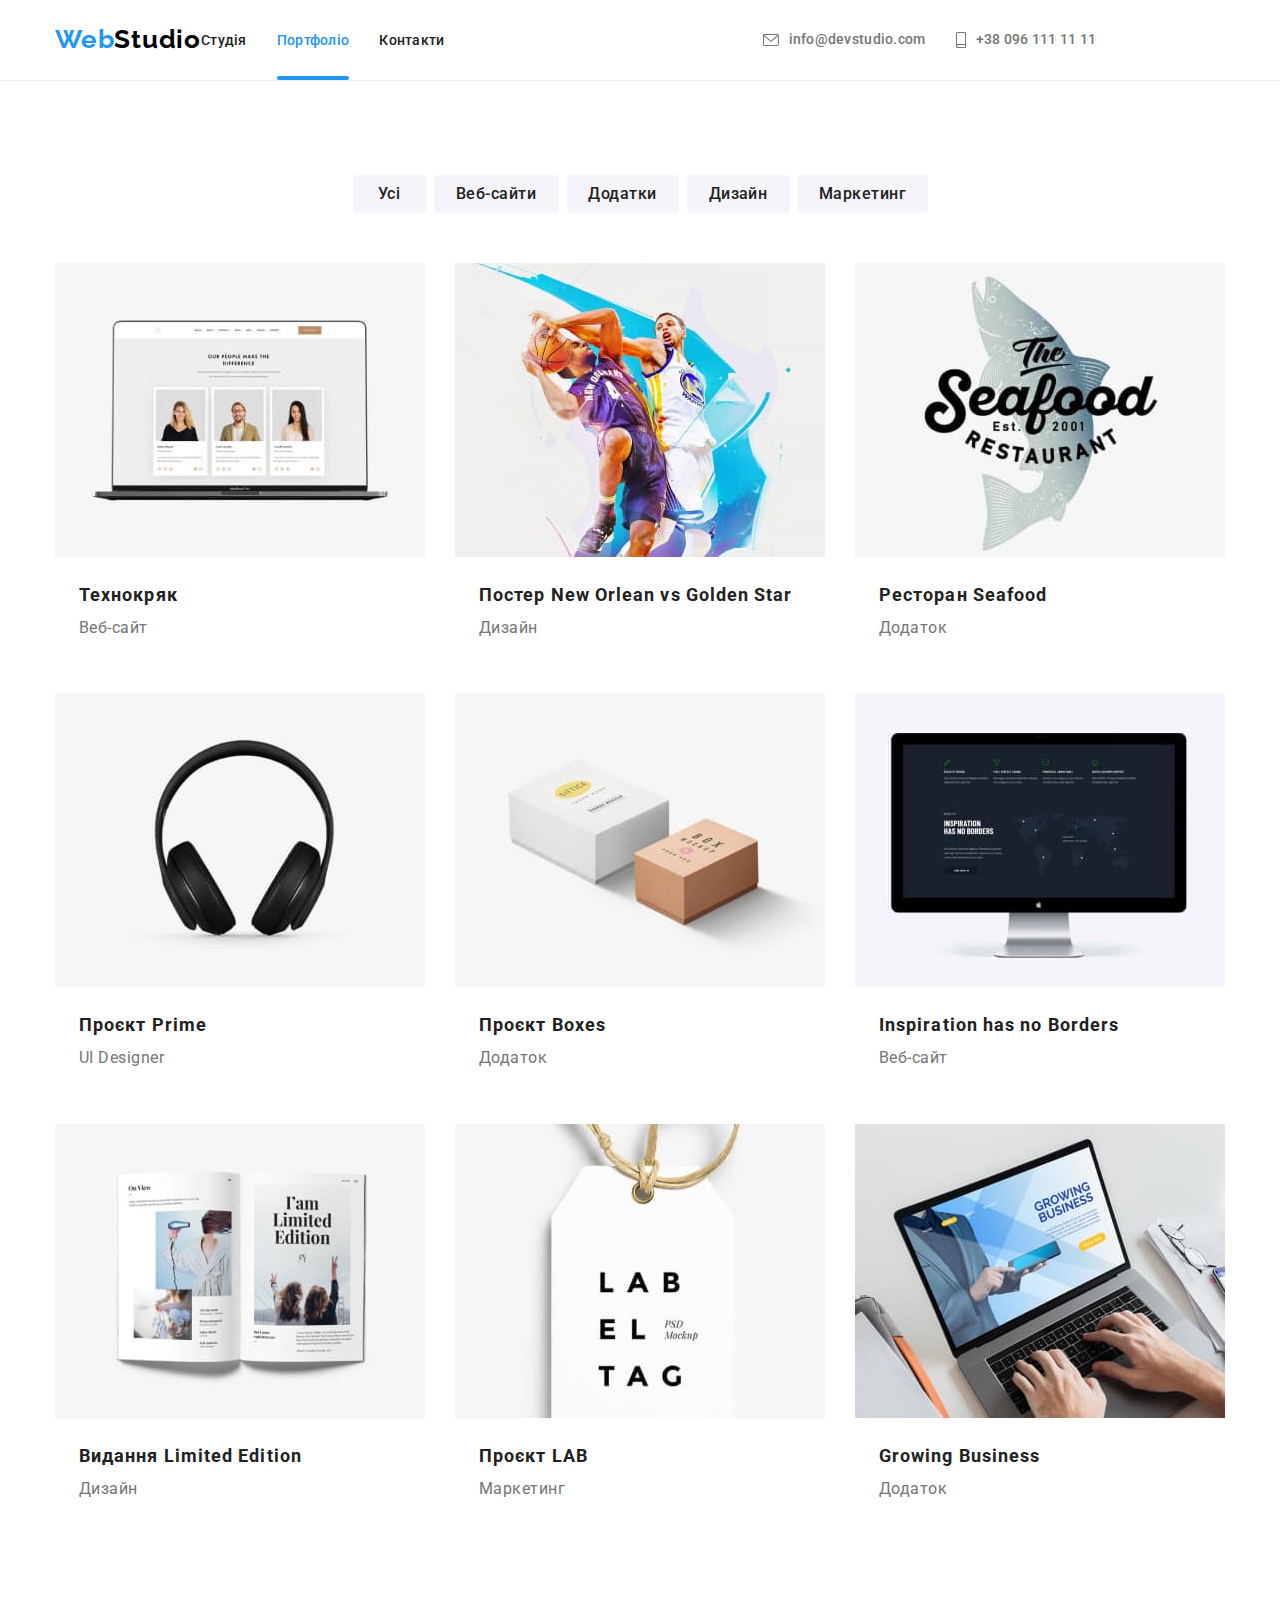
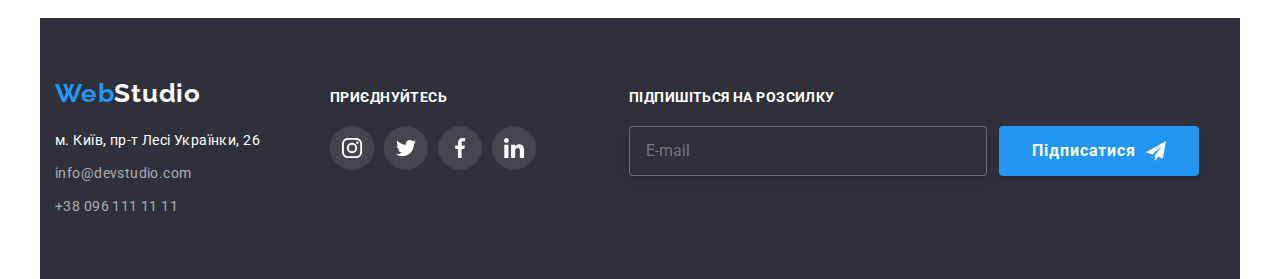
==== commit 46cfcad1: "hw-7-save" ====
--- a/portfolio.html
+++ b/portfolio.html
@@ -315,109 +315,109 @@
       </section>
     </main>
     <footer class="footer">
-      <div class="container footer-item">
-        <div class="footer-address-link">
-          <a href="" class="logo-two foot">
-            <span class="first-part-footer">Web</span
-            ><span class="last-part-footer">Studio</span>
+      <div class="footer__container">
+        <div class="footer__address">
+          <a href="" class="logo logo--footer">
+            <span class="logo__first-part">Web</span
+            ><span class="logo__last-part--light">Studio</span>
           </a>
           <address>
-            <ul class="address-footer">
-              <li class="footer-address">
+            <ul class="footer__address-ul">
+              <li class="footer__address-li">
                 <a
-                  class="address link"
+                  class="footer__address-main link"
                   href="https://maps.google.com"
                   target="_blank"
                   rel="noopener noreferrer nofollow"
                   >м. Київ, пр-т Лесі Українки, 26</a
                 >
               </li>
-              <li class="footer-address">
-                <a class="contact-footer link" href="mailto:info@devstudio.com"
+              <li class="footer__address-li">
+                <a class="footer__contact link" href="mailto:info@devstudio.com"
                   >info@devstudio.com</a
                 >
               </li>
-              <li class="footer-address">
-                <a class="contact-footer link" href="tel:+380961111111"
+              <li class="footer__address-li">
+                <a class="footer__contact link" href="tel:+380961111111"
                   >+38 096 111 11 11</a
                 >
               </li>
             </ul>
           </address>
         </div>
-        <div class="connection">
-          <p class="connect">ПРИЄДНУЙТЕСЬ</p>
-          <ul class="icons-social footer-link">
-            <li class="icon-social-footer">
-              <a
-                class="social-link-footer"
+        <div class="footer__connection">
+          <p class="footer__connect">ПРИЄДНУЙТЕСЬ</p>
+          <ul class="footer__icons-social">
+            <li class="footer__icon-social">
+              <a
+                class="footer__social-link"
                 href="https://instagram.com"
                 target="_blank"
                 rel="nofollow noopener noreferrer"
-                aria-label="instagram icon"
-                ><svg class="icon-instagram" width="20" height="20">
+                aria-label="icon-instagram"
+                ><svg class="footer__instagram" width="20" height="20">
                   <use href="./images/icons.svg#icon-instagram"></use>
                 </svg>
               </a>
             </li>
-            <li class="icon-social-footer">
-              <a
-                class="social-link-footer"
+            <li class="footer__icon-social">
+              <a
+                class="footer__social-link"
                 href="https://instagram.com"
                 target="_blank"
                 rel="nofollow noopener noreferrer"
-                aria-label="instagram icon"
-                ><svg class="icon-twitter" width="20" height="20">
+                aria-label="icon-twitter"
+                ><svg class="footer__twitter" width="20" height="20">
                   <use href="./images/icons.svg#icon-twitter"></use>
                 </svg>
               </a>
             </li>
-            <li class="icon-social-footer">
-              <a
-                class="social-link-footer"
+            <li class="footer__icon-social">
+              <a
+                class="footer__social-link"
                 href="https://instagram.com"
                 target="_blank"
                 rel="nofollow noopener noreferrer"
-                aria-label="instagram icon"
-                ><svg class="icon-facebook" width="20" height="20">
+                aria-label="icon-facebook"
+                ><svg class="footer__facebook" width="20" height="20">
                   <use href="./images/icons.svg#icon-facebook"></use>
                 </svg>
               </a>
             </li>
-            <li class="icon-social-footer">
-              <a
-                class="social-link-footer"
+            <li class="footer__icon-social">
+              <a
+                class="footer__social-link"
                 href="https://instagram.com"
                 target="_blank"
                 rel="nofollow noopener noreferrer"
-                aria-label="instagram icon"
-                ><svg class="icon-linkedin" width="20" height="20">
+                aria-label="icon-linkedin"
+                ><svg class="footer__linkedin" width="20" height="20">
                   <use href="./images/icons.svg#icon-linkedin"></use>
                 </svg>
               </a>
             </li>
           </ul>
         </div>
-        <div class="signup-footer">
-          <p class="connect">Підпишіться на розсилку</p>
-          <form class="form-footer">
-            <label class="form-label">
+        <form class="footer__signup">
+          <p class="footer__connect">Підпишіться на розсилку</p>
+          <div class="footer__form">
+            <label class="footer__form-label">
               <input
-                class="form-input-footer"
+                class="footer__form-input"
                 type="email"
                 name="email"
                 id="email-footer"
                 placeholder="E-mail"
               />
             </label>
-            <button class="btn-singup" type="submit">
+            <button class="footer__btn-singup" type="submit">
               Підписатися
-              <svg class="icon-send" width="20" height="20">
+              <svg class="footer__icon-send" width="20" height="20">
                 <use href="./images/icons.svg#icon-send"></use>
               </svg>
             </button>
-          </form>
-        </div>
+          </div>
+        </form>
       </div>
     </footer>
   </body>
--- a/css/styles.css
+++ b/css/styles.css
@@ -158,7 +158,7 @@
 
 /*section-main*/
 
-.section-main {
+.section-main__container {
   max-width: 1600px;
   margin-left: auto;
   margin-right: auto;
@@ -171,7 +171,7 @@
     ),
     url(../images/bgmain.jpg);
 }
-.section-main .about-name {
+.section-main__name {
   width: 696px;
   margin-left: auto;
   margin-right: auto;
@@ -184,7 +184,7 @@
   text-align: center;
   color: #ffffff;
 }
-.section-main .pointer {
+.section-main__btn {
   display: block;
   margin-left: auto;
   margin-right: auto;
@@ -193,8 +193,6 @@
   width: 216px;
   height: 50px;
   border-radius: 4px;
-}
-.btn {
   font-family: "Roboto", sans-serif;
   cursor: pointer;
   font-weight: 700;
@@ -207,8 +205,8 @@
   transition-duration: 250ms;
   transition-timing-function: cubic-bezier(0.4, 0, 0.2, 1);
 }
-.btn:hover,
-.btn:focus {
+.section-main__btn:hover,
+.section-main__btn:focus {
   --background-color-btn: #188ce8;
   background-color: var(--background-color-btn);
   color: #ffffff;
@@ -229,7 +227,7 @@
   pointer-events: initial;
   transition: opacity 500ms linear, visibility 500ms linear;
 }
-.backdrop.is-hidden {
+.backdrop--is-hidden {
   visibility: hidden;
   opacity: 0;
   pointer-events: none;
@@ -246,31 +244,7 @@
   border-radius: 4px;
   transform: translate(-50%, -50%);
 }
-.close-btn {
-  position: absolute;
-  top: 8px;
-  right: 8px;
-  display: flex;
-  justify-content: center;
-  align-items: center;
-  width: 30px;
-  height: 30px;
-  padding: 0;
-  cursor: pointer;
-  background: #ffffff;
-  border: 1px solid rgba(0, 0, 0, 0.1);
-  border-radius: 50%;
-}
-.close-btn-icon {
-  transition-property: fill;
-  transition-duration: 250ms;
-  transition-timing-function: cubic-bezier(0.4, 0, 0.2, 1);
-}
-.close-btn:hover,
-.close-btn:focus {
-  fill: #2196f3;
-}
-.form-name-modal {
+.modal__name {
   padding: 40px 40px 12px 40px;
   font-weight: 700;
   font-size: 20px;
@@ -279,7 +253,7 @@
   letter-spacing: 0.03em;
   color: #212121;
 }
-.form-field {
+.modal__form {
   position: relative;
   display: flex;
   flex-direction: column;
@@ -287,7 +261,7 @@
   margin-left: 40px;
   margin-right: 40px;
 }
-.form-name {
+.modal__form-name {
   display: block;
   font-weight: 400;
   font-size: 12px;
@@ -295,28 +269,35 @@
   letter-spacing: 0.01em;
   color: #757575;
 }
-.form-comment {
+.modal__form-comment {
   display: flex;
   flex-direction: column;
   margin-left: 40px;
   margin-right: 40px;
 }
-.form-label-textarea {
+.modal__textarea {
   margin-top: 4px;
   margin-bottom: 20px;
   resize: none;
   outline: none;
   padding: 12px 16px;
   height: 120px;
+  font-family: "Roboto";
+  font-style: normal;
+  font-weight: 400;
+  font-size: 12px;
+  line-height: 1.16;
+  letter-spacing: 0.01em;
+  color: rgba(117, 117, 117, 0.5);
   border: 1px solid rgba(33, 33, 33, 0.2);
   border-radius: 4px;
 }
-.form-label-textarea:hover,
-.form-label-textarea:focus {
+.modal__textarea:hover,
+.modal__textarea:focus {
   cursor: pointer;
   border: 1px solid #2196f3;
 }
-.form-imput {
+.modal__form-imput {
   margin-top: 4px;
   padding-left: 42px;
   width: 100%;
@@ -329,29 +310,30 @@
   transition-duration: 250ms;
   transition-timing-function: cubic-bezier(0.4, 0, 0.2, 1);
 }
-.form-imput:hover,
-.form-imput:focus {
+.modal__form-imput:hover,
+.modal__form-imput:focus {
   cursor: pointer;
   border: 1px solid #2196f3;
   fill: #2196f3;
 }
-.form-imput:hover + .icon-person-black,
-.form-imput:focus + .icon-person-black {
+.modal__form-imput:hover + .modal__form-icon,
+.modal__form-imput:focus + .modal__form-icon {
   fill: #2196f3;
 }
-.form-accept {
+.modal__accept {
   display: flex;
   justify-content: center;
   margin-bottom: 30px;
 }
-.form-label-accept {
+.modal__label-accept {
+  display: flex;
   font-weight: 400;
   font-size: 14px;
   line-height: 1.7;
   letter-spacing: 0.03em;
   color: #757575;
 }
-.btn-singup-modal {
+.modal__btn-singup {
   display: block;
   margin-left: auto;
   margin-right: auto;
@@ -370,7 +352,7 @@
   padding: 0;
   border: 0;
 }
-.form-checkbox {
+.modal__checkbox {
   appearance: none;
   outline: none;
   width: 16px;
@@ -381,11 +363,11 @@
   background-repeat: no-repeat;
   background-position: center;
 }
-.form-checkbox:checked {
+.modal__checkbox:checked {
   background-color: #2196f3;
   border-color: transparent;
 }
-.accept-contract {
+.modal__accept-contract {
   margin-left: 7px;
   font-weight: 400;
   font-size: 14px;
@@ -393,18 +375,38 @@
   letter-spacing: 0.03em;
   color: #757575;
 }
-.contract {
+.modal__contract {
   text-decoration-line: underline;
   color: #2196f3;
 }
-.icon-person-black {
+.modal__form-icon {
   position: absolute;
   top: 50%;
   left: 12px;
 }
-.form-label-accept {
-  display: flex;
-  text-align: center;
+.modal__btn-close {
+  position: absolute;
+  top: 8px;
+  right: 8px;
+  display: flex;
+  justify-content: center;
+  align-items: center;
+  width: 30px;
+  height: 30px;
+  padding: 0;
+  cursor: pointer;
+  background: #ffffff;
+  border: 1px solid rgba(0, 0, 0, 0.1);
+  border-radius: 50%;
+}
+.modal__btn-close:hover,
+.modal__btn-close:focus {
+  fill: #2196f3;
+}
+.modal__btn-close-icon {
+  transition-property: fill;
+  transition-duration: 250ms;
+  transition-timing-function: cubic-bezier(0.4, 0, 0.2, 1);
 }
 
 /*section-middle*/
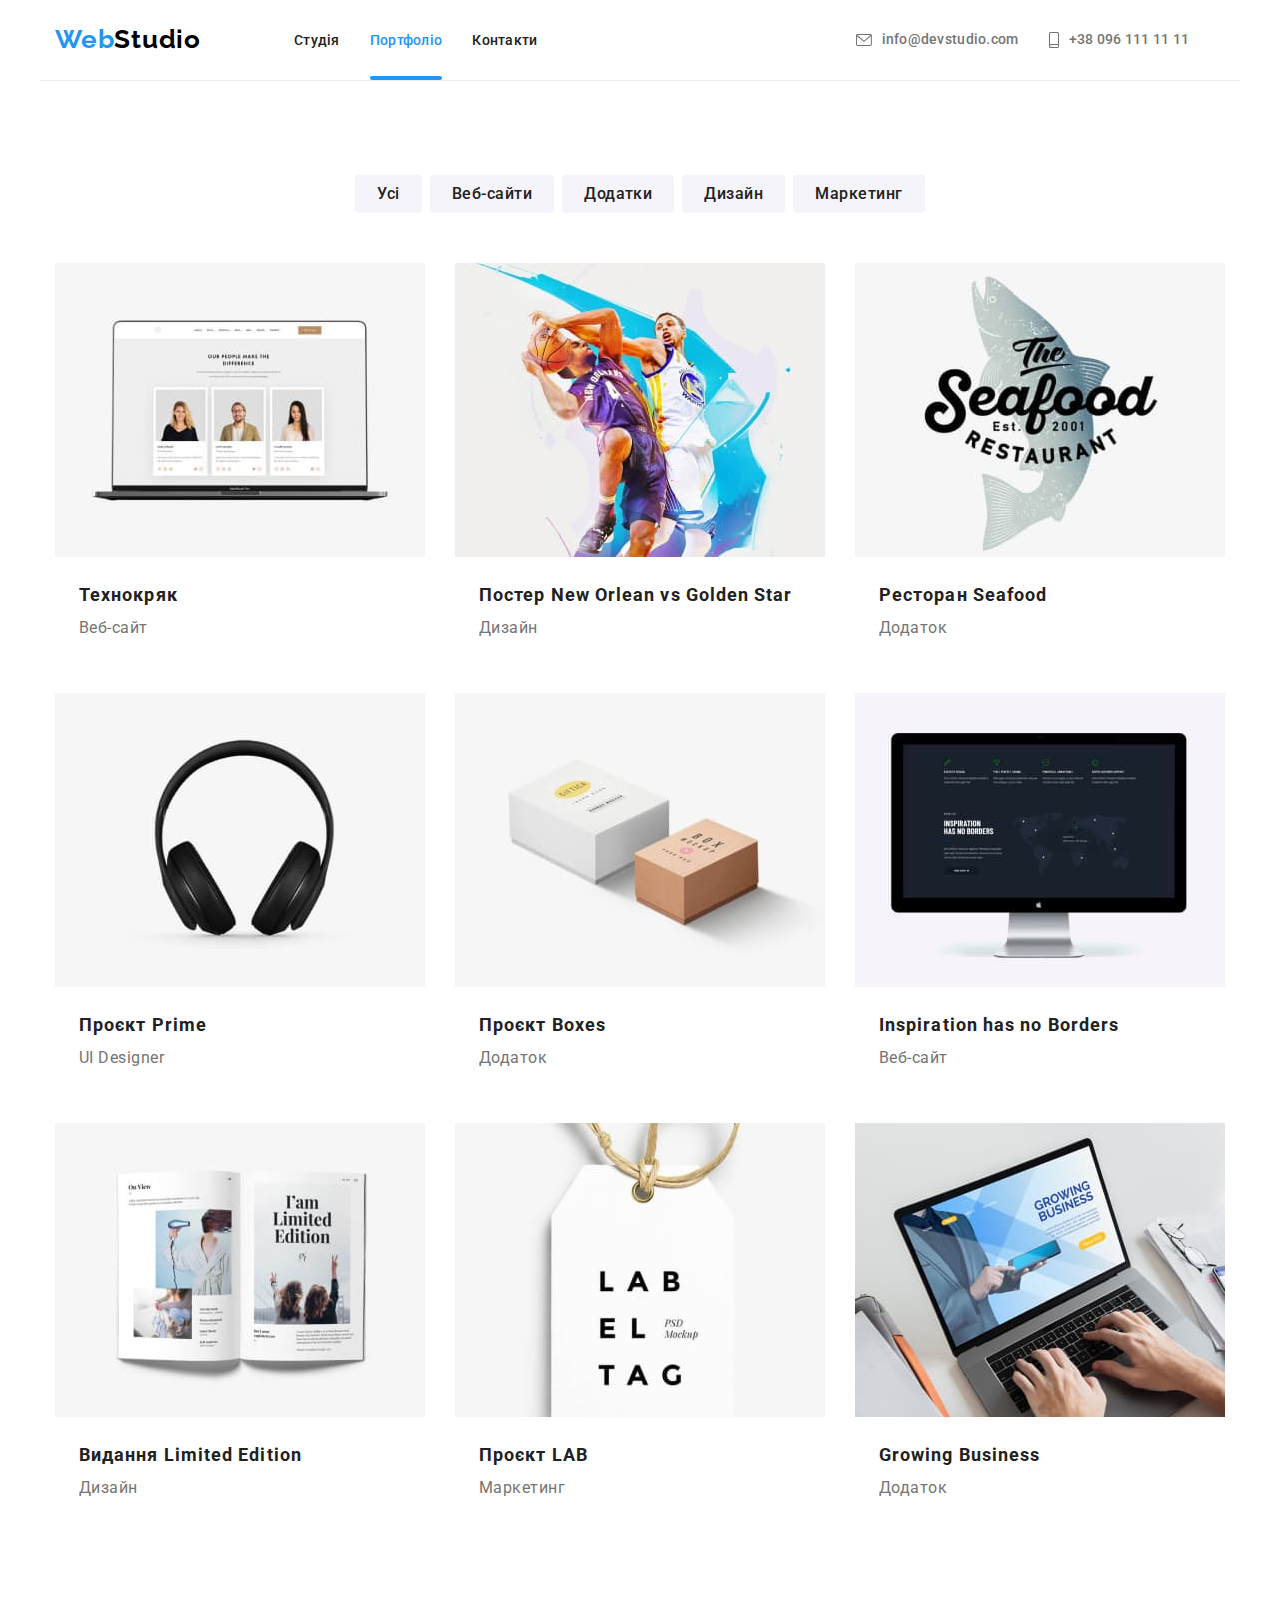
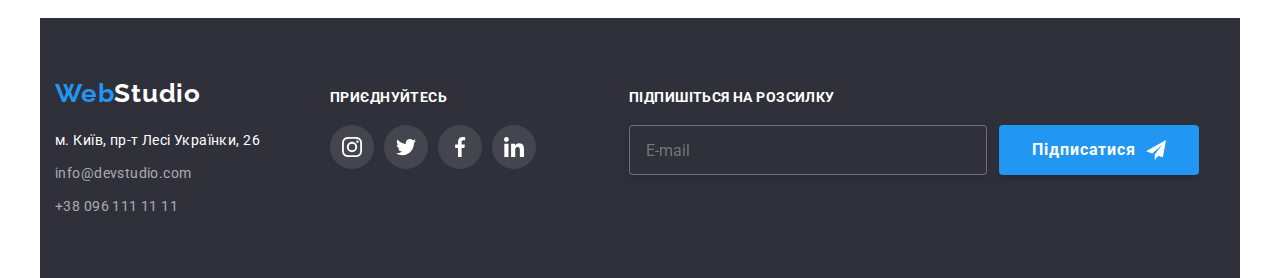
==== commit a47124b7: "hw-7-save" ====
--- a/portfolio.html
+++ b/portfolio.html
@@ -19,8 +19,8 @@
   </head>
   <body>
     <header class="header">
-      <div class="header__container container">
-        <a href="" class="logo logo__header">
+      <div class="header__container">
+        <a href="" class="logo logo--header">
           <span class="logo__first-part">Web</span
           ><span class="logo__last-part--dark">Studio</span>
         </a>
@@ -29,14 +29,14 @@
             <li class="nav__item">
               <a
                 class="nav__link link"
-                href="https://scoandrey.github.io/goit-markup-hw-06/"
+                href="https://scoandrey.github.io/goit-markup-hw-07/"
                 >Студія</a
               >
             </li>
             <li class="nav__item">
               <a
                 class="nav__link nav__link--portfolio-blue link"
-                href="https://scoandrey.github.io/goit-markup-hw-06/portfolio.html"
+                href="https://scoandrey.github.io/goit-markup-hw-07/portfolio.html"
                 >Портфоліо</a
               >
             </li>
@@ -68,245 +68,241 @@
     <main class="hero">
       <section class="cap">
         <div class="container">
-          <ul class="cap-btns">
-            <li class="ad">
-              <button class="pointer btn-portf one" type="button">Усі</button>
-            </li>
-            <li class="ad">
-              <button class="pointer btn-portf two" type="button">
-                Веб-сайти
-              </button>
-            </li>
-            <li class="ad">
-              <button class="pointer btn-portf three" type="button">
-                Додатки
-              </button>
-            </li>
-            <li class="ad four">
-              <button class="pointer btn-portf four" type="button">
-                Дизайн
-              </button>
-            </li>
-            <li class="ad five">
-              <button class="pointer btn-portf five" type="button">
-                Маркетинг
-              </button>
+          <ul class="cap__btns">
+            <li class="cap__ad">
+              <button class="cap__btn" type="button">Усі</button>
+            </li>
+            <li class="cap__ad">
+              <button class="cap__btn" type="button">Веб-сайти</button>
+            </li>
+            <li class="cap__ad">
+              <button class="cap__btn" type="button">Додатки</button>
+            </li>
+            <li class="cap__ad">
+              <button class="cap__btn" type="button">Дизайн</button>
+            </li>
+            <li class="cap__ad">
+              <button class="cap__btn" type="button">Маркетинг</button>
             </li>
           </ul>
-          <ul class="services">
-            <li class="content">
-              <a class="portfolio-link" href="">
-                <div class="portfolio-list">
+          <ul class="portfolio">
+            <li class="portfolio__content">
+              <a class="portfolio__link" href="">
+                <div class="portfolio__img">
                   <img
                     src="./images/kryak.jpg"
                     alt="Технокряк"
                     width="370"
                     height="294"
                   />
-                  <div class="owerlay">
-                    <p class="owerlay-text">
-                      Ресурс пропонує комплексні пропозиції з різним рівнем
-                      функціоналу та сервісів. Все це дозволить відвідувачу
-                      отримати вичерпні відомості про компанію чи приватну
-                      особу.
-                    </p>
-                  </div>
-                </div>
-                <div class="offer">
-                  <h3 class="list-name">Технокряк</h3>
-                  <p class="content-name">Веб-сайт</p>
-                </div>
-              </a>
-            </li>
-            <li class="content">
-              <a class="portfolio-link" href="">
-                <div class="portfolio-list">
+                  <div class="portfolio__owerlay">
+                    <p class="portfolio__owerlay-text">
+                      Ресурс пропонує комплексні пропозиції з різним рівнем
+                      функціоналу та сервісів. Все це дозволить відвідувачу
+                      отримати вичерпні відомості про компанію чи приватну
+                      особу.
+                    </p>
+                  </div>
+                </div>
+                <div class="portfolio__list">
+                  <h3 class="portfolio__list-name">Технокряк</h3>
+                  <p class="portfolio__list-kind">Веб-сайт</p>
+                </div>
+              </a>
+            </li>
+            <li class="portfolio__content">
+              <a class="portfolio__link" href="">
+                <div class="portfolio__img">
                   <img
                     src="./images/poster.jpg"
                     alt="Постер New Orlean vs Golden Star"
                     width="370"
                     height="294"
                   />
-                  <div class="owerlay">
-                    <p class="owerlay-text">
-                      Ресурс пропонує комплексні пропозиції з різним рівнем
-                      функціоналу та сервісів. Все це дозволить відвідувачу
-                      отримати вичерпні відомості про компанію чи приватну
-                      особу.
-                    </p>
-                  </div>
-                </div>
-                <div class="offer">
-                  <h3 class="list-name">Постер New Orlean vs Golden Star</h3>
-                  <p class="content-name">Дизайн</p>
-                </div>
-              </a>
-            </li>
-            <li class="content">
-              <a class="portfolio-link" href="">
-                <div class="portfolio-list">
+                  <div class="portfolio__owerlay">
+                    <p class="portfolio__owerlay-text">
+                      Ресурс пропонує комплексні пропозиції з різним рівнем
+                      функціоналу та сервісів. Все це дозволить відвідувачу
+                      отримати вичерпні відомості про компанію чи приватну
+                      особу.
+                    </p>
+                  </div>
+                </div>
+                <div class="portfolio__list">
+                  <h3 class="portfolio__list-name">
+                    Постер New Orlean vs Golden Star
+                  </h3>
+                  <p class="portfolio__list-kind">Дизайн</p>
+                </div>
+              </a>
+            </li>
+            <li class="portfolio__content">
+              <a class="portfolio__link" href="">
+                <div class="portfolio__img">
                   <img
                     src="./images/seafood.jpg"
                     alt="Ресторан Seafood"
                     width="370"
                     height="294"
                   />
-                  <div class="owerlay">
-                    <p class="owerlay-text">
-                      Ресурс пропонує комплексні пропозиції з різним рівнем
-                      функціоналу та сервісів. Все це дозволить відвідувачу
-                      отримати вичерпні відомості про компанію чи приватну
-                      особу.
-                    </p>
-                  </div>
-                </div>
-                <div class="offer">
-                  <h3 class="list-name">Ресторан Seafood</h3>
-                  <p class="content-name">Додаток</p>
-                </div>
-              </a>
-            </li>
-            <li class="content">
-              <a class="portfolio-link" href="">
-                <div class="portfolio-list">
+                  <div class="portfolio__owerlay">
+                    <p class="portfolio__owerlay-text">
+                      Ресурс пропонує комплексні пропозиції з різним рівнем
+                      функціоналу та сервісів. Все це дозволить відвідувачу
+                      отримати вичерпні відомості про компанію чи приватну
+                      особу.
+                    </p>
+                  </div>
+                </div>
+                <div class="portfolio__list">
+                  <h3 class="portfolio__list-name">Ресторан Seafood</h3>
+                  <p class="portfolio__list-kind">Додаток</p>
+                </div>
+              </a>
+            </li>
+            <li class="portfolio__content">
+              <a class="portfolio__link" href="">
+                <div class="portfolio__img">
                   <img
                     src="./images/prime.jpg"
                     alt="Проєкт Prime"
                     width="370"
                     height="294"
                   />
-                  <div class="owerlay">
-                    <p class="owerlay-text">
-                      Ресурс пропонує комплексні пропозиції з різним рівнем
-                      функціоналу та сервісів. Все це дозволить відвідувачу
-                      отримати вичерпні відомості про компанію чи приватну
-                      особу.
-                    </p>
-                  </div>
-                </div>
-                <div class="offer">
-                  <h3 class="list-name">Проєкт Prime</h3>
-                  <p class="content-name">UI Designer</p>
-                </div>
-              </a>
-            </li>
-            <li class="content">
-              <a class="portfolio-link" href="">
-                <div class="portfolio-list">
+                  <div class="portfolio__owerlay">
+                    <p class="portfolio__owerlay-text">
+                      Ресурс пропонує комплексні пропозиції з різним рівнем
+                      функціоналу та сервісів. Все це дозволить відвідувачу
+                      отримати вичерпні відомості про компанію чи приватну
+                      особу.
+                    </p>
+                  </div>
+                </div>
+                <div class="portfolio__list">
+                  <h3 class="portfolio__list-name">Проєкт Prime</h3>
+                  <p class="portfolio__list-kind">UI Designer</p>
+                </div>
+              </a>
+            </li>
+            <li class="portfolio__content">
+              <a class="portfolio__link" href="">
+                <div class="portfolio__img">
                   <img
                     src="./images/boxes.jpg"
                     alt="Проєкт Boxes"
                     width="370"
                     height="294"
                   />
-                  <div class="owerlay">
-                    <p class="owerlay-text">
-                      Ресурс пропонує комплексні пропозиції з різним рівнем
-                      функціоналу та сервісів. Все це дозволить відвідувачу
-                      отримати вичерпні відомості про компанію чи приватну
-                      особу.
-                    </p>
-                  </div>
-                </div>
-                <div class="offer">
-                  <h3 class="list-name">Проєкт Boxes</h3>
-                  <p class="content-name">Додаток</p>
-                </div>
-              </a>
-            </li>
-            <li class="content">
-              <a class="portfolio-link" href="">
-                <div class="portfolio-list">
+                  <div class="portfolio__owerlay">
+                    <p class="portfolio__owerlay-text">
+                      Ресурс пропонує комплексні пропозиції з різним рівнем
+                      функціоналу та сервісів. Все це дозволить відвідувачу
+                      отримати вичерпні відомості про компанію чи приватну
+                      особу.
+                    </p>
+                  </div>
+                </div>
+                <div class="portfolio__list">
+                  <h3 class="portfolio__list-name">Проєкт Boxes</h3>
+                  <p class="portfolio__list-kind">Додаток</p>
+                </div>
+              </a>
+            </li>
+            <li class="portfolio__content">
+              <a class="portfolio__link" href="">
+                <div class="portfolio__img">
                   <img
                     src="./images/insp.jpg"
                     alt="Inspiration has no Borders"
                     width="370"
                     height="294"
                   />
-                  <div class="owerlay">
-                    <p class="owerlay-text">
-                      Ресурс пропонує комплексні пропозиції з різним рівнем
-                      функціоналу та сервісів. Все це дозволить відвідувачу
-                      отримати вичерпні відомості про компанію чи приватну
-                      особу.
-                    </p>
-                  </div>
-                </div>
-                <div class="offer">
-                  <h3 class="list-name">Inspiration has no Borders</h3>
-                  <p class="content-name">Веб-сайт</p>
-                </div>
-              </a>
-            </li>
-            <li class="content">
-              <a class="portfolio-link" href="">
-                <div class="portfolio-list">
+                  <div class="portfolio__owerlay">
+                    <p class="portfolio__owerlay-text">
+                      Ресурс пропонує комплексні пропозиції з різним рівнем
+                      функціоналу та сервісів. Все це дозволить відвідувачу
+                      отримати вичерпні відомості про компанію чи приватну
+                      особу.
+                    </p>
+                  </div>
+                </div>
+                <div class="portfolio__list">
+                  <h3 class="portfolio__list-name">
+                    Inspiration has no Borders
+                  </h3>
+                  <p class="portfolio__list-kind">Веб-сайт</p>
+                </div>
+              </a>
+            </li>
+            <li class="portfolio__content">
+              <a class="portfolio__link" href="">
+                <div class="portfolio__img">
                   <img
                     src="./images/limited.jpg"
                     alt="Видання Limited Edition"
                     width="370"
                     height="294"
                   />
-                  <div class="owerlay">
-                    <p class="owerlay-text">
-                      Ресурс пропонує комплексні пропозиції з різним рівнем
-                      функціоналу та сервісів. Все це дозволить відвідувачу
-                      отримати вичерпні відомості про компанію чи приватну
-                      особу.
-                    </p>
-                  </div>
-                </div>
-                <div class="offer">
-                  <h3 class="list-name">Видання Limited Edition</h3>
-                  <p class="content-name">Дизайн</p>
-                </div>
-              </a>
-            </li>
-            <li class="content">
-              <a class="portfolio-link" href="">
-                <div class="portfolio-list">
+                  <div class="portfolio__owerlay">
+                    <p class="portfolio__owerlay-text">
+                      Ресурс пропонує комплексні пропозиції з різним рівнем
+                      функціоналу та сервісів. Все це дозволить відвідувачу
+                      отримати вичерпні відомості про компанію чи приватну
+                      особу.
+                    </p>
+                  </div>
+                </div>
+                <div class="portfolio__list">
+                  <h3 class="portfolio__list-name">Видання Limited Edition</h3>
+                  <p class="portfolio__list-kind">Дизайн</p>
+                </div>
+              </a>
+            </li>
+            <li class="portfolio__content">
+              <a class="portfolio__link" href="">
+                <div class="portfolio__img">
                   <img
                     src="./images/lab.jpg"
                     alt="Проєкт LAB"
                     width="370"
                     height="294"
                   />
-                  <div class="owerlay">
-                    <p class="owerlay-text">
-                      Ресурс пропонує комплексні пропозиції з різним рівнем
-                      функціоналу та сервісів. Все це дозволить відвідувачу
-                      отримати вичерпні відомості про компанію чи приватну
-                      особу.
-                    </p>
-                  </div>
-                </div>
-                <div class="offer">
-                  <h3 class="list-name">Проєкт LAB</h3>
-                  <p class="content-name">Маркетинг</p>
-                </div>
-              </a>
-            </li>
-            <li class="content">
-              <a class="portfolio-link" href="">
-                <div class="portfolio-list">
+                  <div class="portfolio__owerlay">
+                    <p class="portfolio__owerlay-text">
+                      Ресурс пропонує комплексні пропозиції з різним рівнем
+                      функціоналу та сервісів. Все це дозволить відвідувачу
+                      отримати вичерпні відомості про компанію чи приватну
+                      особу.
+                    </p>
+                  </div>
+                </div>
+                <div class="portfolio__list">
+                  <h3 class="portfolio__list-name">Проєкт LAB</h3>
+                  <p class="portfolio__list-kind">Маркетинг</p>
+                </div>
+              </a>
+            </li>
+            <li class="portfolio__content">
+              <a class="portfolio__link" href="">
+                <div class="portfolio__img">
                   <img
                     src="./images/groving.jpg"
                     alt="Growing Business"
                     width="370"
                     height="294"
                   />
-                  <div class="owerlay">
-                    <p class="owerlay-text">
-                      Ресурс пропонує комплексні пропозиції з різним рівнем
-                      функціоналу та сервісів. Все це дозволить відвідувачу
-                      отримати вичерпні відомості про компанію чи приватну
-                      особу.
-                    </p>
-                  </div>
-                </div>
-                <div class="offer">
-                  <h3 class="list-name">Growing Business</h3>
-                  <p class="content-name">Додаток</p>
+                  <div class="portfolio__owerlay">
+                    <p class="portfolio__owerlay-text">
+                      Ресурс пропонує комплексні пропозиції з різним рівнем
+                      функціоналу та сервісів. Все це дозволить відвідувачу
+                      отримати вичерпні відомості про компанію чи приватну
+                      особу.
+                    </p>
+                  </div>
+                </div>
+                <div class="portfolio__list">
+                  <h3 class="portfolio__list-name">Growing Business</h3>
+                  <p class="portfolio__list-kind">Додаток</p>
                 </div>
               </a>
             </li>
--- a/css/styles.css
+++ b/css/styles.css
@@ -38,14 +38,15 @@
   padding-left: 15px;
   padding-right: 15px;
 }
-.header {
-  margin-left: auto;
-  margin-right: auto;
+.header__container {
+  display: flex;
+  align-items: center;
+  width: 1200px;
+  margin-left: auto;
+  margin-right: auto;
+  padding-left: 15px;
+  padding-right: 15px;
   border-bottom: 1px solid #ececec;
-}
-.header__container {
-  display: flex;
-  align-items: center;
 }
 
 /* logo */
@@ -474,9 +475,9 @@
   margin-bottom: 30px;
 }
 
-/* services */
-
-.services__container {
+/* section-services */
+
+.section-services__container {
   width: 1200px;
   margin-left: auto;
   margin-right: auto;
@@ -484,7 +485,7 @@
   padding-right: 15px;
   padding-bottom: 94px;
 }
-.services__main-name {
+.section-services__main-name {
   font-weight: 700;
   font-size: 36px;
   line-height: 1.2;
@@ -494,18 +495,18 @@
   margin-right: auto;
   text-align: center;
 }
-.services__picture-list {
-  display: flex;
-  justify-content: center;
-  padding: 0;
-}
-.services__picture-list .services__img:not(:last-child) {
+.section-services__picture-list {
+  display: flex;
+  justify-content: center;
+  padding: 0;
+}
+.section-services__picture-list .section-services__img:not(:last-child) {
   padding-right: 30px;
 }
-.services__img {
+.section-services__img {
   position: relative;
 }
-.services__picture {
+.section-services__picture {
   position: absolute;
   width: 370px;
   height: 70px;
@@ -513,7 +514,7 @@
   left: 0;
   background: rgba(47, 48, 58, 0.8);
 }
-.services__name {
+.section-services__name {
   padding-top: 27px;
   font-weight: 700;
   font-size: 14px;
@@ -669,13 +670,6 @@
   padding-bottom: 60px;
   background-color: #2f303a;
 }
-/* .footer-item {
-  display: flex;
-  align-items: baseline;
-} */
-/* .address-footer {
-  padding: 0;
-} */
 .footer__address-li:not(:last-child) {
   margin-bottom: 9px;
 }
@@ -785,37 +779,16 @@
   padding-top: 94px;
   padding-bottom: 94px;
 }
-.cap-btns {
-  display: flex;
-  justify-content: center;
-  padding: 0;
+.cap__btns {
+  display: flex;
+  justify-content: center;
   margin-bottom: 50px;
 }
-
-.cap .cap-btns .ad:not(:last-child) {
+.cap__ad:not(:last-child) {
   margin-right: 8px;
 }
-.cap .cap-btns .ad .one {
-  width: 73px;
-  height: 38px;
-}
-.cap .cap-btns .ad .two {
-  width: 125px;
-  height: 38px;
-}
-.cap .cap-btns .ad .three {
-  width: 112px;
-  height: 38px;
-}
-.cap .cap-btns .ad .four {
-  width: 103px;
-  height: 38px;
-}
-.cap .cap-btns .ad .five {
-  width: 130px;
-  height: 38px;
-}
-.btn-portf {
+.cap__btn {
+  padding: 6px 22px;
   font-family: "Roboto", sans-serif;
   cursor: pointer;
   font-weight: 500;
@@ -825,55 +798,51 @@
   color: #212121;
   background: #f5f4fa;
   border: 0;
-  padding: 0;
   border-radius: 4px;
   transition-property: color, background-color;
   transition-duration: 250ms;
   transition-timing-function: cubic-bezier(0.4, 0, 0.2, 1);
 }
-.btn-portf:hover,
-.btn-portf:focus {
+.cap__btn:hover,
+.cap__btn:focus {
   --background-color-btn: #188ce8;
   background-color: var(--background-color-btn);
   color: #ffffff;
 }
 
-/*services*/
-
-.services {
+/*portfolio*/
+
+.portfolio {
   display: flex;
   flex-wrap: wrap;
   padding: 0;
 }
-.services .content {
+.portfolio__content {
+  width: 370px;
   margin-right: 30px;
-}
-.services .content:nth-child(3n) {
-  margin-right: 0;
-}
-.services .content:nth-child(3n + 1) {
-  margin-left: 0;
-}
-
-.services .content:nth-last-child(-n + 6) {
-  margin-top: 30px;
-}
-.content {
-  width: 370px;
   font-weight: 700;
   font-size: 18px;
   line-height: 2;
   letter-spacing: 0.06em;
 }
-.portfolio-link {
+.portfolio__content:nth-child(3n) {
+  margin-right: 0;
+}
+.portfolio__content:nth-child(3n + 1) {
+  margin-left: 0;
+}
+.portfolio__content:nth-last-child(-n + 6) {
+  margin-top: 30px;
+}
+.portfolio__link {
   background: #ffffff;
 }
-.portfolio-list {
+.portfolio__img {
   display: flex;
   position: relative;
   overflow: hidden;
 }
-.owerlay {
+.portfolio__owerlay {
   position: absolute;
   width: 100%;
   height: 100%;
@@ -881,20 +850,20 @@
   transform: translateY(100%);
   transition: transform 250ms cubic-bezier(0.4, 0, 0.2, 1);
 }
-.owerlay-text {
+.portfolio__owerlay-text {
   padding: 63px 24px;
   font-size: 18px;
   line-height: 1.5;
   letter-spacing: 0.03em;
   color: #ffffff;
 }
-.portfolio-link:hover .owerlay,
-.portfolio-link:focus .owerlay {
+.portfolio__link:hover .portfolio__owerlay,
+.portfolio__link:focus .portfolio__owerlay {
   opacity: 0.9;
   transform: translateY(0);
   transition: transform 250ms cubic-bezier(0.4, 0, 0.2, 1);
 }
-.offer {
+.portfolio__list {
   padding: 20px 24px 20px 24px;
   font-weight: 700;
   font-size: 18px;
@@ -906,18 +875,17 @@
   transition-duration: 250ms;
   transition-timing-function: cubic-bezier(0.4, 0, 0.2, 1);
 }
-.portfolio-link:hover .offer,
-.portfolio-link:focus .offer {
+.portfolio__link:hover .portfolio__list,
+.portfolio__link:focus .portfolio__list {
   box-shadow: 0px 1px 1px rgba(0, 0, 0, 0.12), 0px 4px 4px rgba(0, 0, 0, 0.06),
     1px 4px 6px rgba(0, 0, 0, 0.16);
 }
-
 .offer-name {
   display: block;
   width: 322px;
   padding: 0 24px 20px 24px;
 }
-.list-name {
+.portfolio__list-name {
   width: 322px;
   font-weight: 700;
   font-size: 18px;
@@ -925,7 +893,7 @@
   letter-spacing: 0.06em;
   color: var(--primari-text-color);
 }
-.content-name {
+.portfolio__list-kind {
   width: 322px;
   font-weight: 400;
   font-size: 16px;
